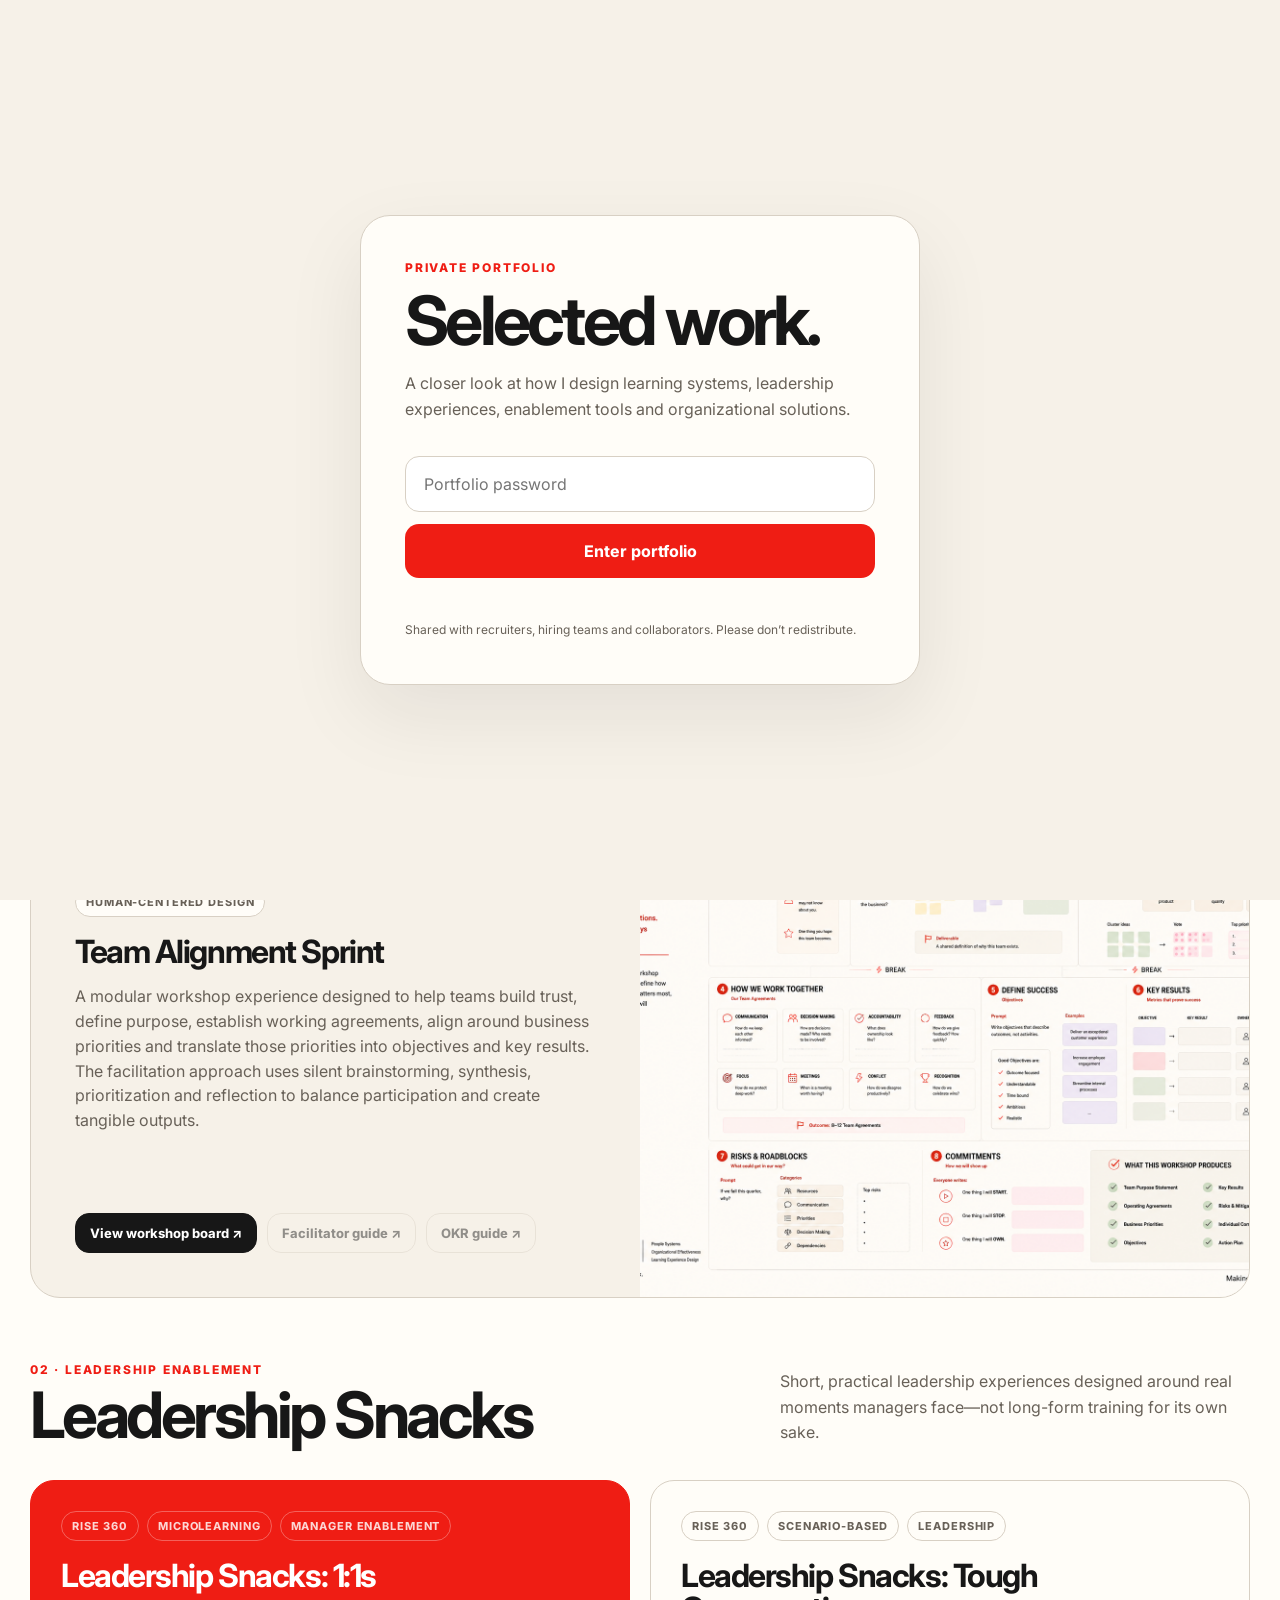
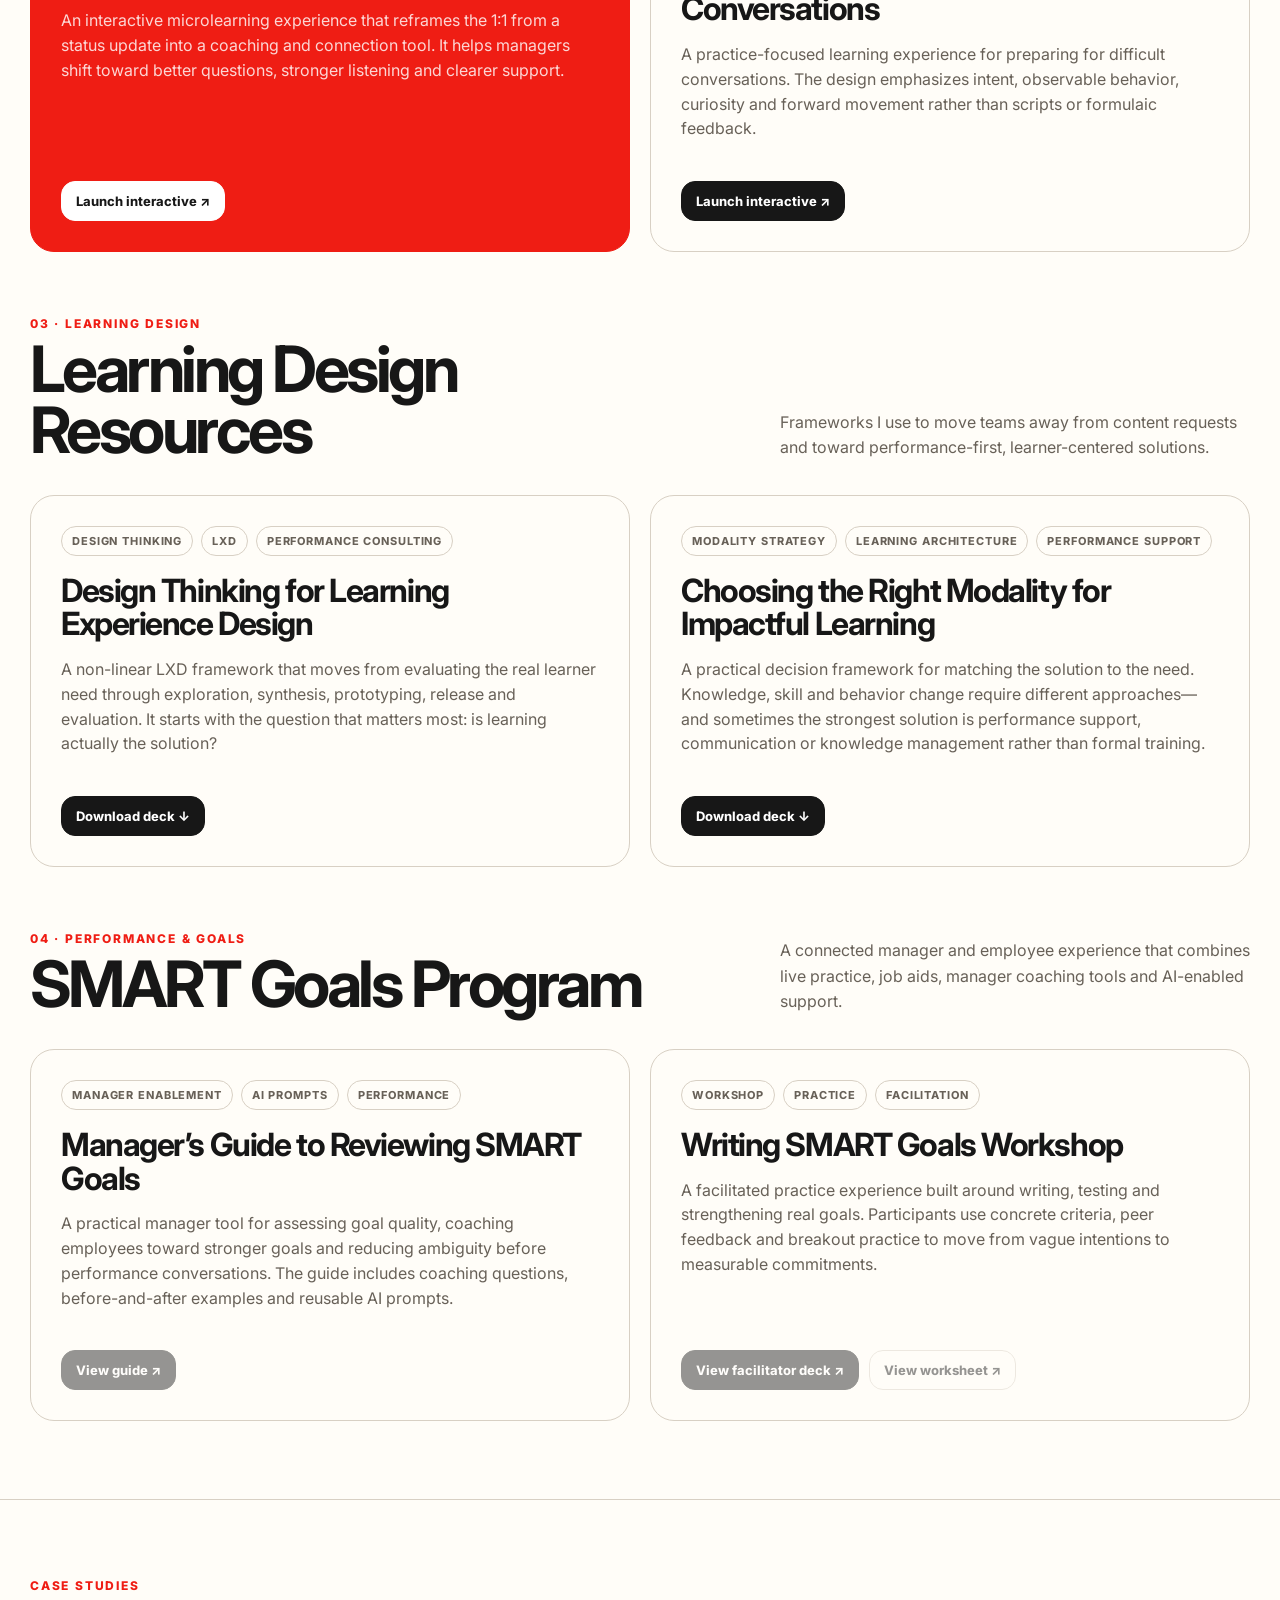
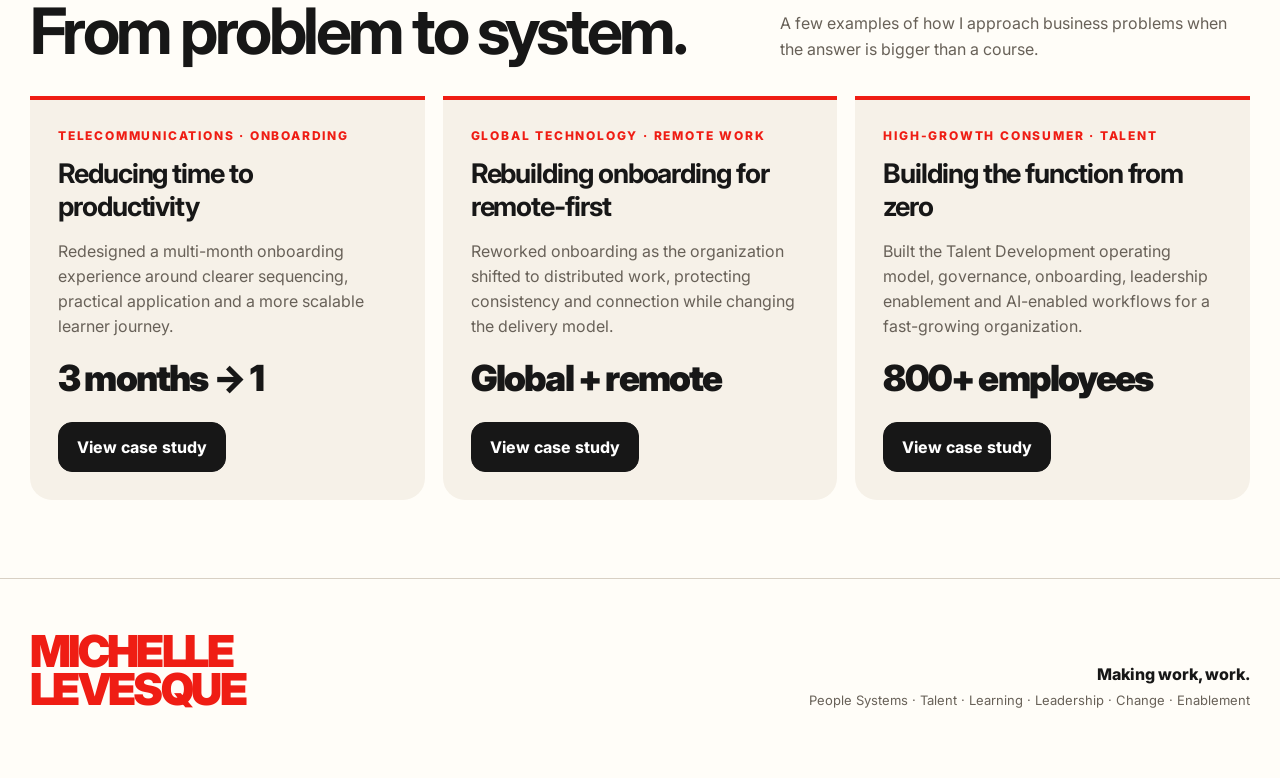
==== index.html @ 95827eb7 "Add selected work portfolio" ====
<!doctype html>
<html lang="en">
<head>
<meta charset="utf-8"><meta name="viewport" content="width=device-width,initial-scale=1">
<title>Selected Work | Michelle Levesque</title>
<link rel="preconnect" href="https://fonts.googleapis.com"><link rel="preconnect" href="https://fonts.gstatic.com" crossorigin>
<link href="https://fonts.googleapis.com/css2?family=Inter:wght@400;500;600;700;800;900&display=swap" rel="stylesheet">
<style>
:root{--red:#EF1D14;--cream:#F6F1E8;--off:#FFFDF8;--black:#171717;--gray:#686158;--border:#D8D0C4}
*{box-sizing:border-box}html{scroll-behavior:smooth}body{margin:0;background:var(--off);color:var(--black);font-family:Inter,-apple-system,BlinkMacSystemFont,"Segoe UI",sans-serif}a{color:inherit;text-decoration:none}
#gate{position:fixed;inset:0;background:var(--cream);z-index:99999;display:flex;align-items:center;justify-content:center;padding:24px}.gate-card{width:min(560px,100%);background:var(--off);border:1px solid var(--border);border-radius:30px;padding:44px;box-shadow:0 30px 80px rgba(23,23,23,.08)}.kicker{font-size:12px;font-weight:800;letter-spacing:.15em;text-transform:uppercase;color:var(--red)}.gate-card h1{font-size:clamp(42px,7vw,68px);line-height:.94;letter-spacing:-.055em;margin:14px 0 18px}.gate-card p{color:var(--gray);line-height:1.6}.gate-card input{width:100%;padding:17px 18px;border:1px solid var(--border);border-radius:14px;background:#fff;font:inherit;margin-top:18px;outline:none}.gate-card input:focus{border-color:var(--red);box-shadow:0 0 0 3px rgba(239,29,20,.1)}button,.button{display:inline-flex;align-items:center;justify-content:center;gap:8px;border-radius:14px;padding:14px 18px;font:inherit;font-weight:750;cursor:pointer;border:1px solid var(--black);background:var(--black);color:white}.gate-card button{width:100%;border:0;background:var(--red);margin-top:12px;padding:17px}#gate-error{min-height:20px;color:var(--red);font-size:13px;margin-top:10px}
.shell{width:min(1220px,calc(100% - 42px));margin:0 auto}header{padding:30px 0;border-bottom:1px solid var(--border);position:sticky;top:0;background:rgba(255,253,248,.92);backdrop-filter:blur(12px);z-index:100}nav{display:flex;align-items:center;justify-content:space-between;gap:24px}.brand{font-size:15px;font-weight:900;letter-spacing:-.03em}.brand span{color:var(--red)}.navlinks{display:flex;gap:22px;font-size:13px;font-weight:650;color:var(--gray)}
.hero{padding:92px 0 72px}.hero-grid{display:grid;grid-template-columns:1.25fr .75fr;gap:70px;align-items:end}.hero h1{font-size:clamp(62px,9vw,126px);line-height:.82;letter-spacing:-.07em;margin:18px 0 28px;max-width:900px}.hero p{font-size:20px;line-height:1.55;color:var(--gray);max-width:720px}.note{border-left:3px solid var(--red);padding:4px 0 4px 20px;color:var(--gray);font-size:14px;line-height:1.6}
section{padding:78px 0;border-top:1px solid var(--border)}.section-head{display:flex;justify-content:space-between;gap:40px;align-items:end;margin-bottom:34px}.section-head h2{font-size:clamp(38px,5vw,68px);letter-spacing:-.055em;line-height:.95;margin:8px 0 0}.section-head p{max-width:470px;color:var(--gray);line-height:1.6;margin:0}
.feature{background:var(--cream);border:1px solid var(--border);border-radius:30px;overflow:hidden;display:grid;grid-template-columns:1fr 1fr;margin-bottom:26px}.feature-copy{padding:44px;display:flex;flex-direction:column;justify-content:space-between;gap:40px}.feature img{width:100%;height:100%;min-height:420px;object-fit:cover;background:#fff}.tagrow{display:flex;gap:8px;flex-wrap:wrap}.tag{font-size:11px;text-transform:uppercase;letter-spacing:.08em;font-weight:750;border:1px solid var(--border);border-radius:999px;padding:7px 10px;color:var(--gray);background:var(--off)}.feature h3,.card h3{font-size:32px;letter-spacing:-.045em;line-height:1.05;margin:18px 0 12px}.feature-copy p,.card p{color:var(--gray);line-height:1.55}
.grid{display:grid;grid-template-columns:repeat(2,minmax(0,1fr));gap:20px}.card{border:1px solid var(--border);border-radius:24px;padding:30px;min-height:330px;background:var(--off);display:flex;flex-direction:column;justify-content:space-between;transition:.2s ease}.card:hover{transform:translateY(-3px);box-shadow:0 18px 40px rgba(23,23,23,.07)}.card.red{background:var(--red);color:#fff;border-color:var(--red)}.card.red p,.card.red .tag{color:rgba(255,255,255,.82)}.card.red .tag{border-color:rgba(255,255,255,.3);background:transparent}.card-actions{display:flex;gap:10px;flex-wrap:wrap;margin-top:24px}.button.secondary{background:transparent;color:var(--black);border-color:var(--border)}.card.red .button.secondary{color:#fff;border-color:rgba(255,255,255,.4)}.button.small{font-size:13px;padding:11px 14px}
.case-grid{display:grid;grid-template-columns:repeat(3,1fr);gap:18px}.case{border-top:4px solid var(--red);background:var(--cream);border-radius:0 0 22px 22px;padding:28px;min-height:360px;display:flex;flex-direction:column;justify-content:space-between}.case h3{font-size:27px;letter-spacing:-.04em;margin:14px 0 10px}.case p{color:var(--gray);line-height:1.55}.metric{font-size:36px;font-weight:900;letter-spacing:-.05em;margin-top:18px}.case button{align-self:flex-start;margin-top:22px}
.modal{position:fixed;inset:0;background:rgba(23,23,23,.52);z-index:9999;display:none;align-items:center;justify-content:center;padding:24px}.modal.open{display:flex}.modal-card{width:min(720px,100%);max-height:90vh;overflow:auto;background:var(--off);border-radius:26px;padding:38px;position:relative}.close{position:absolute;right:22px;top:20px;border:0;background:transparent;color:var(--black);font-size:30px;padding:0}.case-detail{display:grid;grid-template-columns:1fr 1fr;gap:18px;margin-top:26px}.case-detail div{background:var(--cream);border-radius:16px;padding:18px}.case-detail strong{display:block;margin-bottom:8px}
footer{padding:54px 0 70px;border-top:1px solid var(--border)}.footer-grid{display:flex;justify-content:space-between;gap:30px;align-items:end}.footer-name{font-size:44px;line-height:.85;font-weight:900;letter-spacing:-.06em;color:var(--red)}.signature{font-weight:800}
.missing{opacity:.45;pointer-events:none}
@media(max-width:850px){.hero-grid,.feature{grid-template-columns:1fr}.grid,.case-grid{grid-template-columns:1fr}.navlinks{display:none}.hero{padding-top:60px}.feature img{min-height:260px}.section-head{display:block}.section-head p{margin-top:18px}}
</style>
</head>
<body>
<div id="gate"><div class="gate-card"><div class="kicker">Private portfolio</div><h1>Selected work.</h1><p>A closer look at how I design learning systems, leadership experiences, enablement tools and organizational solutions.</p><form id="gate-form"><input id="password" type="password" placeholder="Portfolio password" autocomplete="current-password"><button>Enter portfolio</button><div id="gate-error"></div></form><p style="font-size:12px;margin-bottom:0">Shared with recruiters, hiring teams and collaborators. Please don’t redistribute.</p></div></div>
<header><div class="shell"><nav><a class="brand" href="#top"><span>MICHELLE</span> LEVESQUE</a><div class="navlinks"><a href="#work">Work</a><a href="#cases">Case Studies</a><a href="https://michellelevesque.com">Main Site ↗</a></div></nav></div></header>
<main id="top">
<section class="hero" style="border:0"><div class="shell hero-grid"><div><div class="kicker">Selected work · 2026</div><h1>Making work,<br>work.</h1><p>I design systems and experiences that help people learn faster, lead better and get meaningful work done. This collection spans learning strategy, leadership enablement, facilitation, AI-enabled tools and organizational effectiveness.</p></div><div class="note"><strong>Portfolio note.</strong><br>Some samples have been recreated, anonymized or adapted from enterprise work. Company-specific branding, confidential information and proprietary content have been removed where appropriate.</div></div></section>

<section id="work"><div class="shell"><div class="section-head"><div><div class="kicker">01 · Team effectiveness</div><h2>Team Alignment Sprint</h2></div><p>A facilitated system for turning team identity, ways of working and strategic priorities into explicit agreements, measurable goals and shared accountability.</p></div>
<div class="feature"><div class="feature-copy"><div><div class="tagrow"><span class="tag">Facilitation Design</span><span class="tag">Org Effectiveness</span><span class="tag">OKRs</span><span class="tag">Human-Centered Design</span></div><h3>Team Alignment Sprint</h3><p>A modular workshop experience designed to help teams build trust, define purpose, establish working agreements, align around business priorities and translate those priorities into objectives and key results. The facilitation approach uses silent brainstorming, synthesis, prioritization and reflection to balance participation and create tangible outputs.</p></div><div class="card-actions"><a class="button small" href="assets/team-alignment-sprint.png" target="_blank">View workshop board ↗</a><a class="button secondary small external" data-link="teamAlignmentFacilitatorGuide" href="#">Facilitator guide ↗</a><a class="button secondary small external" data-link="teamAlignmentOKRGuide" href="#">OKR guide ↗</a></div></div><img src="assets/team-alignment-sprint.png" alt="Team Alignment Sprint workshop overview"></div>

<div class="section-head" style="margin-top:64px"><div><div class="kicker">02 · Leadership enablement</div><h2>Leadership Snacks</h2></div><p>Short, practical leadership experiences designed around real moments managers face—not long-form training for its own sake.</p></div>
<div class="grid"><article class="card red"><div><div class="tagrow"><span class="tag">Rise 360</span><span class="tag">Microlearning</span><span class="tag">Manager Enablement</span></div><h3>Leadership Snacks: 1:1s</h3><p>An interactive microlearning experience that reframes the 1:1 from a status update into a coaching and connection tool. It helps managers shift toward better questions, stronger listening and clearer support.</p></div><div class="card-actions"><a class="button small" style="background:white;color:#171717;border-color:white" href="rise/leadership-snacks-1-1s/" target="_blank">Launch interactive ↗</a></div></article>
<article class="card"><div><div class="tagrow"><span class="tag">Rise 360</span><span class="tag">Scenario-Based</span><span class="tag">Leadership</span></div><h3>Leadership Snacks: Tough Conversations</h3><p>A practice-focused learning experience for preparing for difficult conversations. The design emphasizes intent, observable behavior, curiosity and forward movement rather than scripts or formulaic feedback.</p></div><div class="card-actions"><a class="button small" href="rise/leadership-snacks-tough-conversations/" target="_blank">Launch interactive ↗</a></div></article></div>

<div class="section-head" style="margin-top:64px"><div><div class="kicker">03 · Learning design</div><h2>Learning Design Resources</h2></div><p>Frameworks I use to move teams away from content requests and toward performance-first, learner-centered solutions.</p></div>
<div class="grid"><article class="card"><div><div class="tagrow"><span class="tag">Design Thinking</span><span class="tag">LXD</span><span class="tag">Performance Consulting</span></div><h3>Design Thinking for Learning Experience Design</h3><p>A non-linear LXD framework that moves from evaluating the real learner need through exploration, synthesis, prototyping, release and evaluation. It starts with the question that matters most: is learning actually the solution?</p></div><div class="card-actions"><a class="button small" href="downloads/learning-experience-design-framework.pptx">Download deck ↓</a></div></article>
<article class="card"><div><div class="tagrow"><span class="tag">Modality Strategy</span><span class="tag">Learning Architecture</span><span class="tag">Performance Support</span></div><h3>Choosing the Right Modality for Impactful Learning</h3><p>A practical decision framework for matching the solution to the need. Knowledge, skill and behavior change require different approaches—and sometimes the strongest solution is performance support, communication or knowledge management rather than formal training.</p></div><div class="card-actions"><a class="button small" href="downloads/choosing-the-right-learning-modality.pptx">Download deck ↓</a></div></article></div>

<div class="section-head" style="margin-top:64px"><div><div class="kicker">04 · Performance & goals</div><h2>SMART Goals Program</h2></div><p>A connected manager and employee experience that combines live practice, job aids, manager coaching tools and AI-enabled support.</p></div>
<div class="grid"><article class="card"><div><div class="tagrow"><span class="tag">Manager Enablement</span><span class="tag">AI Prompts</span><span class="tag">Performance</span></div><h3>Manager’s Guide to Reviewing SMART Goals</h3><p>A practical manager tool for assessing goal quality, coaching employees toward stronger goals and reducing ambiguity before performance conversations. The guide includes coaching questions, before-and-after examples and reusable AI prompts.</p></div><div class="card-actions"><a class="button small external" data-link="smartGoalsManagerGuide" href="#">View guide ↗</a></div></article>
<article class="card"><div><div class="tagrow"><span class="tag">Workshop</span><span class="tag">Practice</span><span class="tag">Facilitation</span></div><h3>Writing SMART Goals Workshop</h3><p>A facilitated practice experience built around writing, testing and strengthening real goals. Participants use concrete criteria, peer feedback and breakout practice to move from vague intentions to measurable commitments.</p></div><div class="card-actions"><a class="button small external" data-link="smartGoalsFacilitatorDeck" href="#">View facilitator deck ↗</a><a class="button secondary small external" data-link="smartGoalsWorksheet" href="#">View worksheet ↗</a></div></article></div>
</div></section>

<section id="cases"><div class="shell"><div class="section-head"><div><div class="kicker">Case studies</div><h2>From problem to system.</h2></div><p>A few examples of how I approach business problems when the answer is bigger than a course.</p></div>
<div class="case-grid"><article class="case"><div><div class="kicker">Telecommunications · Onboarding</div><h3>Reducing time to productivity</h3><p>Redesigned a multi-month onboarding experience around clearer sequencing, practical application and a more scalable learner journey.</p><div class="metric">3 months → 1</div></div><button class="small case-open" data-case="frontier">View case study</button></article>
<article class="case"><div><div class="kicker">Global technology · Remote work</div><h3>Rebuilding onboarding for remote-first</h3><p>Reworked onboarding as the organization shifted to distributed work, protecting consistency and connection while changing the delivery model.</p><div class="metric">Global + remote</div></div><button class="small case-open" data-case="shopify">View case study</button></article>
<article class="case"><div><div class="kicker">High-growth consumer · Talent</div><h3>Building the function from zero</h3><p>Built the Talent Development operating model, governance, onboarding, leadership enablement and AI-enabled workflows for a fast-growing organization.</p><div class="metric">800+ employees</div></div><button class="small case-open" data-case="function">View case study</button></article></div>
</div></section>
</main>
<footer><div class="shell footer-grid"><div class="footer-name">MICHELLE<br>LEVESQUE</div><div style="text-align:right"><div class="signature">Making work, work.</div><div style="color:var(--gray);font-size:13px;margin-top:8px">People Systems · Talent · Learning · Leadership · Change · Enablement</div></div></div></footer>

<div class="modal" id="case-modal"><div class="modal-card"><button class="close" aria-label="Close">×</button><div class="kicker" id="modal-kicker"></div><h2 id="modal-title" style="font-size:44px;letter-spacing:-.05em;margin:10px 0"></h2><p id="modal-summary" style="font-size:18px;color:var(--gray);line-height:1.6"></p><div class="case-detail"><div><strong>The challenge</strong><span id="modal-challenge"></span></div><div><strong>My role</strong><span id="modal-role"></span></div><div><strong>The approach</strong><span id="modal-approach"></span></div><div><strong>Impact</strong><span id="modal-impact"></span></div></div></div></div>
<script src="links.js"></script>
<script>
const PASSWORD_HASH='aa081e2a5046509c3e04f955b554d01cc6b4e9ded641dd2de7fbfdca5eab5ebf';
async function sha(s){const b=await crypto.subtle.digest('SHA-256',new TextEncoder().encode(s));return [...new Uint8Array(b)].map(x=>x.toString(16).padStart(2,'0')).join('')}
function unlock(){document.getElementById('gate').style.display='none';sessionStorage.setItem('mlPortfolioAccess','1')}
if(sessionStorage.getItem('mlPortfolioAccess')==='1')unlock();
document.getElementById('gate-form').addEventListener('submit',async e=>{e.preventDefault();if(await sha(document.getElementById('password').value)===PASSWORD_HASH)unlock();else document.getElementById('gate-error').textContent='That password doesn’t match. Try again.'});

const links=window.PORTFOLIO_LINKS||{};document.querySelectorAll('.external').forEach(a=>{const u=links[a.dataset.link];if(u&&u!=='#'){a.href=u;a.target='_blank'}else{a.classList.add('missing');a.title='Add this URL in links.js'}});
const cases={frontier:{k:'Telecommunications · Onboarding',t:'Reducing time to productivity',s:'A full onboarding redesign focused on the moments that actually moved new hires toward independent performance.',c:'The existing experience took roughly three months before new hires reached productivity, creating a long runway for learners and the business.',r:'Learning designer and consultant responsible for redesigning the experience, sequencing the learning journey and partnering with stakeholders through review and implementation.',a:'Simplified the pathway, prioritized critical skills, moved application closer to instruction and created a more coherent, scalable experience.',i:'Reduced time to productivity from approximately three months to one month.'},shopify:{k:'Global technology · Remote work',t:'Rebuilding onboarding for remote-first',s:'A rapid redesign of onboarding as the company shifted from an office-centered model to distributed work.',c:'Onboarding experiences designed around in-person connection had to work for a fully remote, rapidly scaling global workforce.',r:'Learning leader and designer helping evolve onboarding and learning experiences during a period of significant organizational growth and change.',a:'Reconsidered the learner journey for remote delivery, protected moments of connection and consistency, and designed experiences that could scale across geographies.',i:'Created a more consistent remote onboarding experience while the organization continued scaling globally.'},function:{k:'High-growth consumer · Talent',t:'Building a Talent Development function from zero',s:'Building the infrastructure behind learning—not only individual programs.',c:'A fast-growing organization needed a more consistent approach to onboarding, manager capability, leadership development, learning governance and knowledge sharing.',r:'First dedicated Talent Development leader, responsible for building the operating model, team practices, core programs and cross-functional partnerships.',a:'Created governance and repeatable systems, launched onboarding and manager enablement, introduced AI-enabled workflows and reusable prompt standards, and embedded learning closer to the flow of work.',i:'Established scalable Talent Development infrastructure supporting 800+ employees and created a foundation for continued growth.'}};
const modal=document.getElementById('case-modal');document.querySelectorAll('.case-open').forEach(b=>b.addEventListener('click',()=>{const c=cases[b.dataset.case];document.getElementById('modal-kicker').textContent=c.k;document.getElementById('modal-title').textContent=c.t;document.getElementById('modal-summary').textContent=c.s;document.getElementById('modal-challenge').textContent=c.c;document.getElementById('modal-role').textContent=c.r;document.getElementById('modal-approach').textContent=c.a;document.getElementById('modal-impact').textContent=c.i;modal.classList.add('open')}));document.querySelector('.close').onclick=()=>modal.classList.remove('open');modal.addEventListener('click',e=>{if(e.target===modal)modal.classList.remove('open')});
</script>
</body></html>
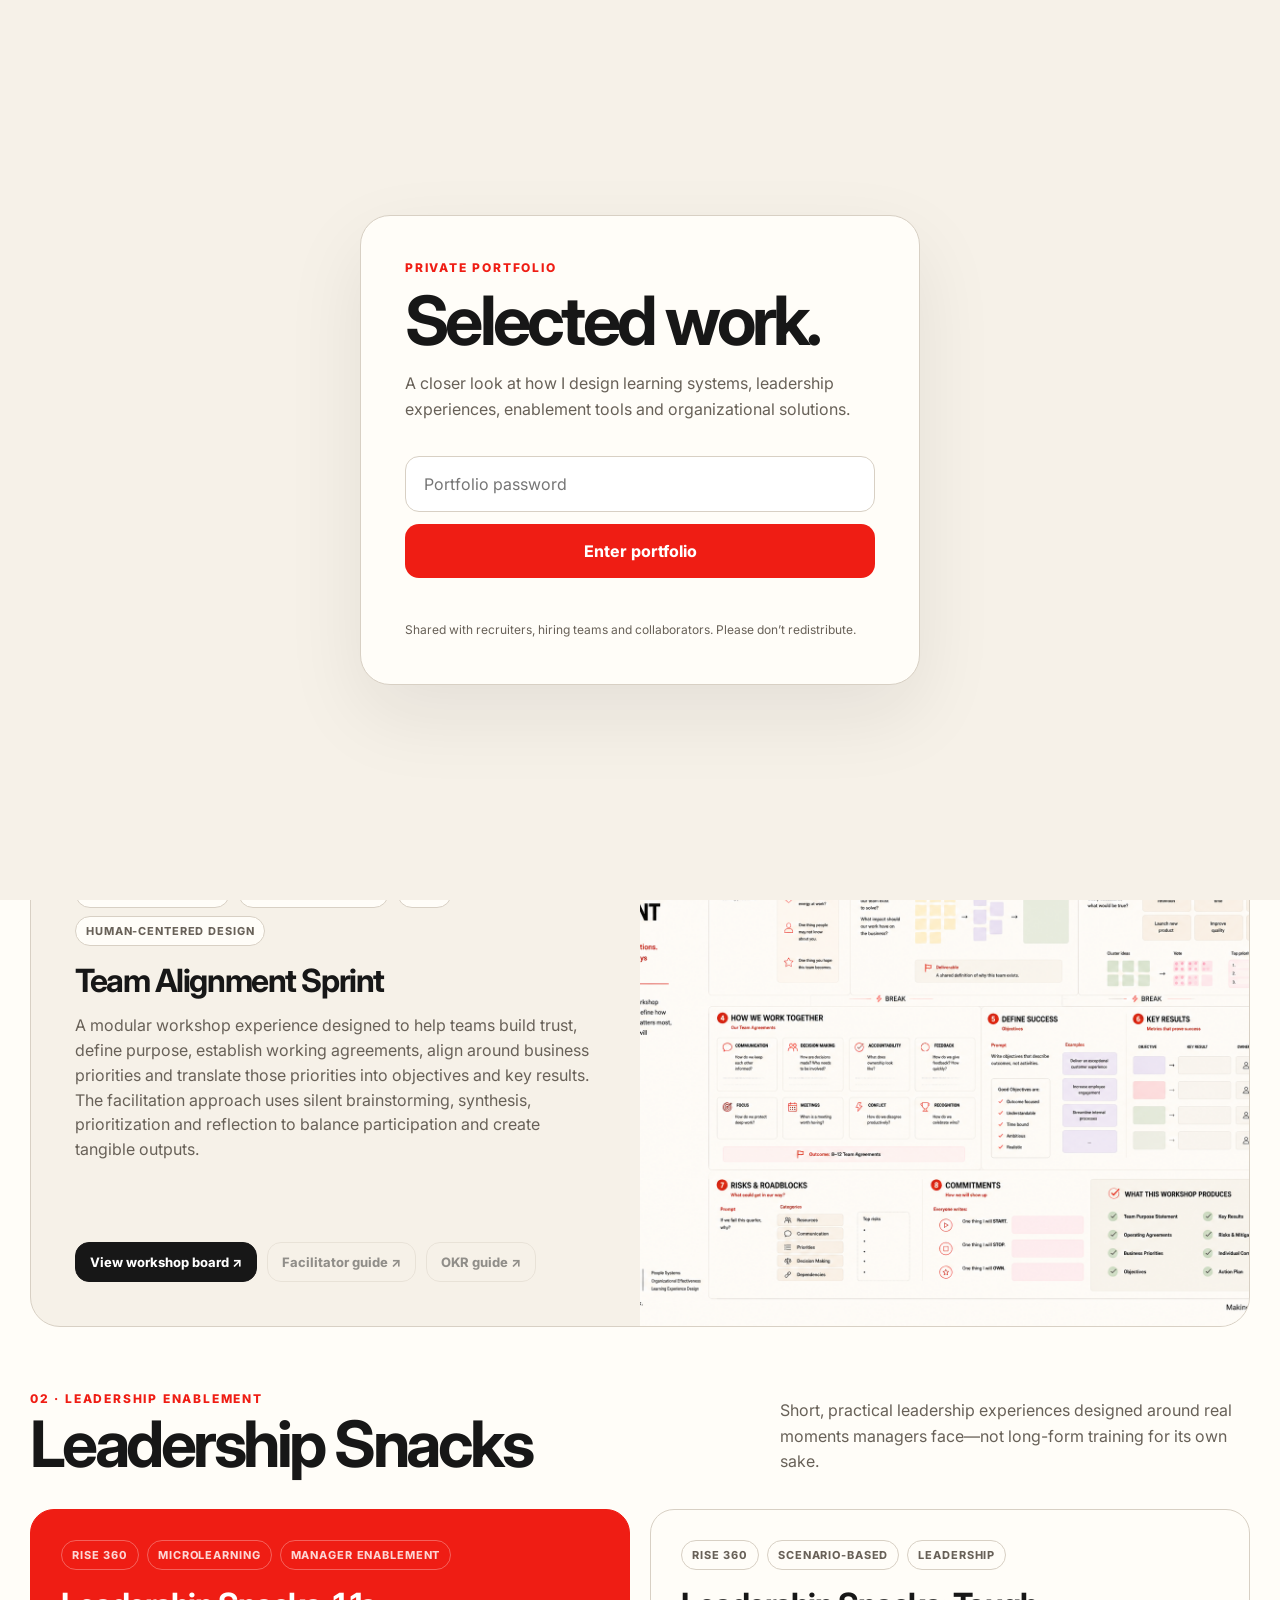
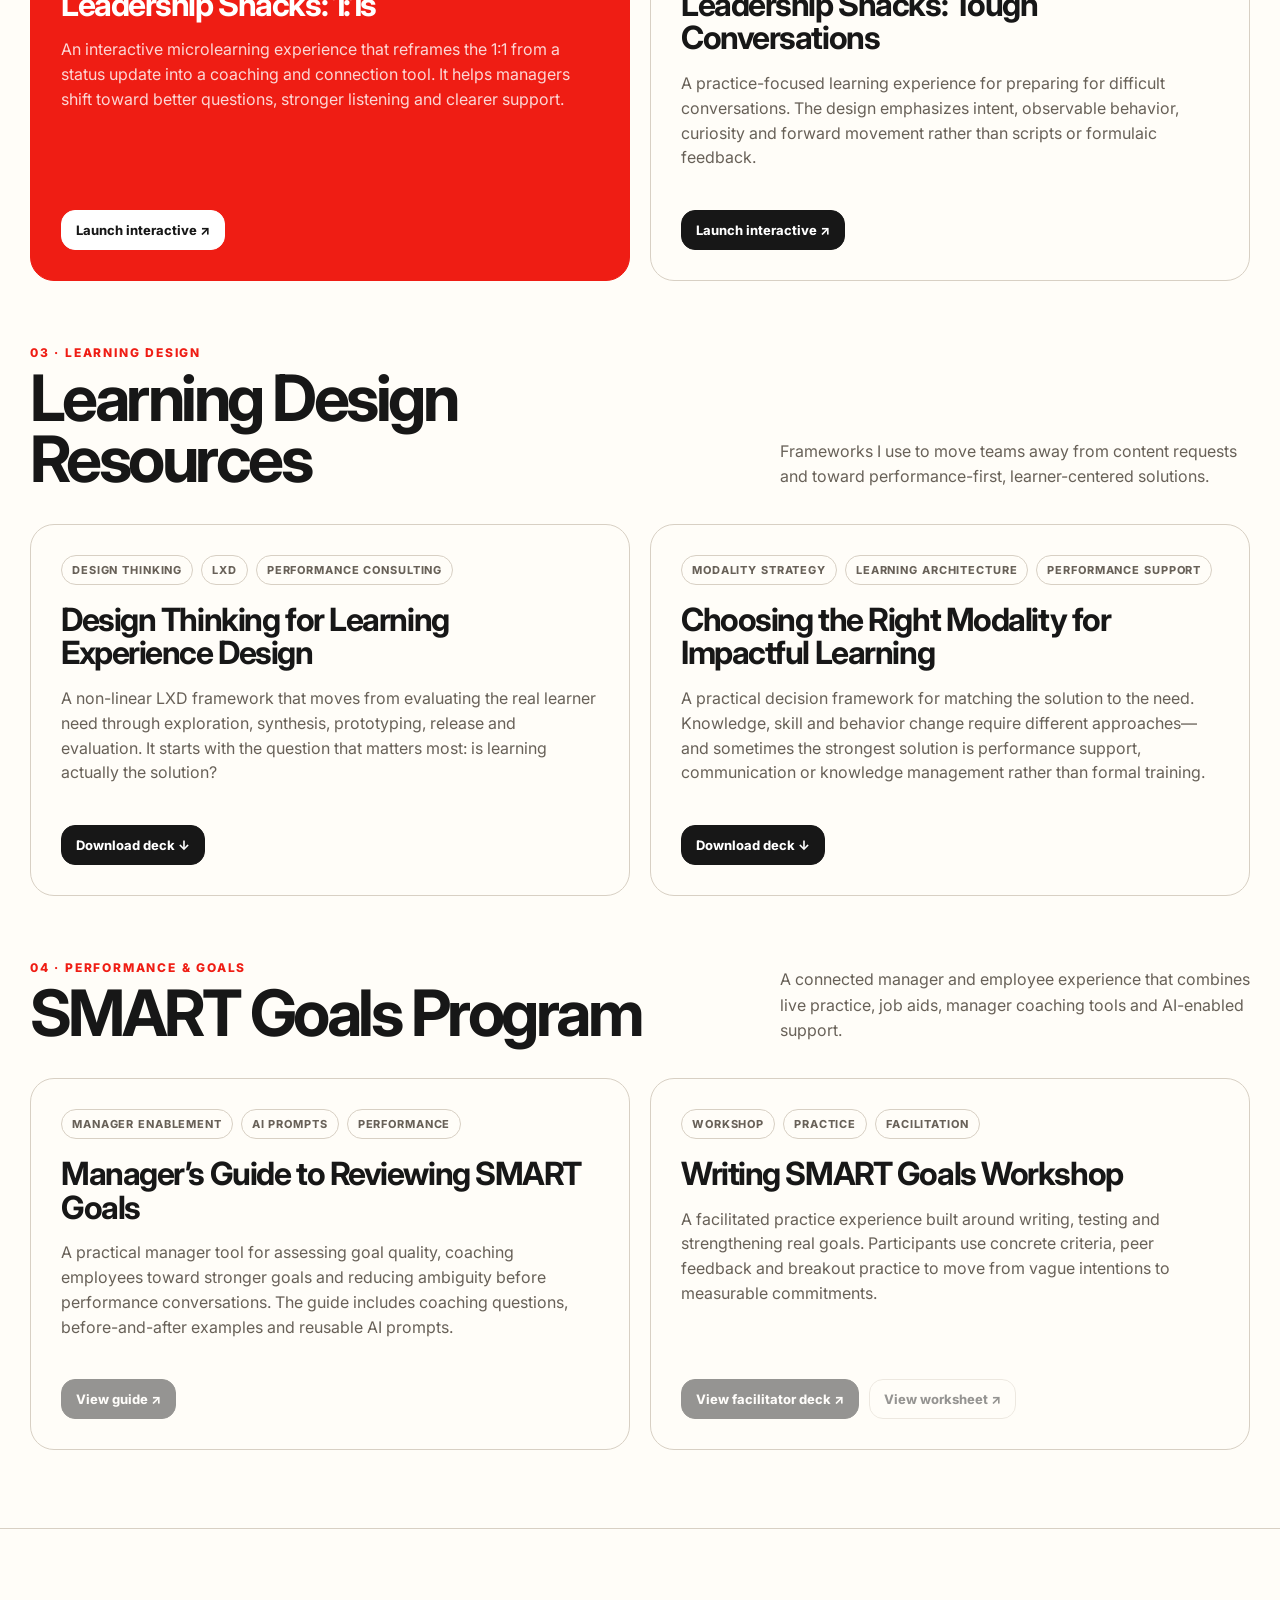
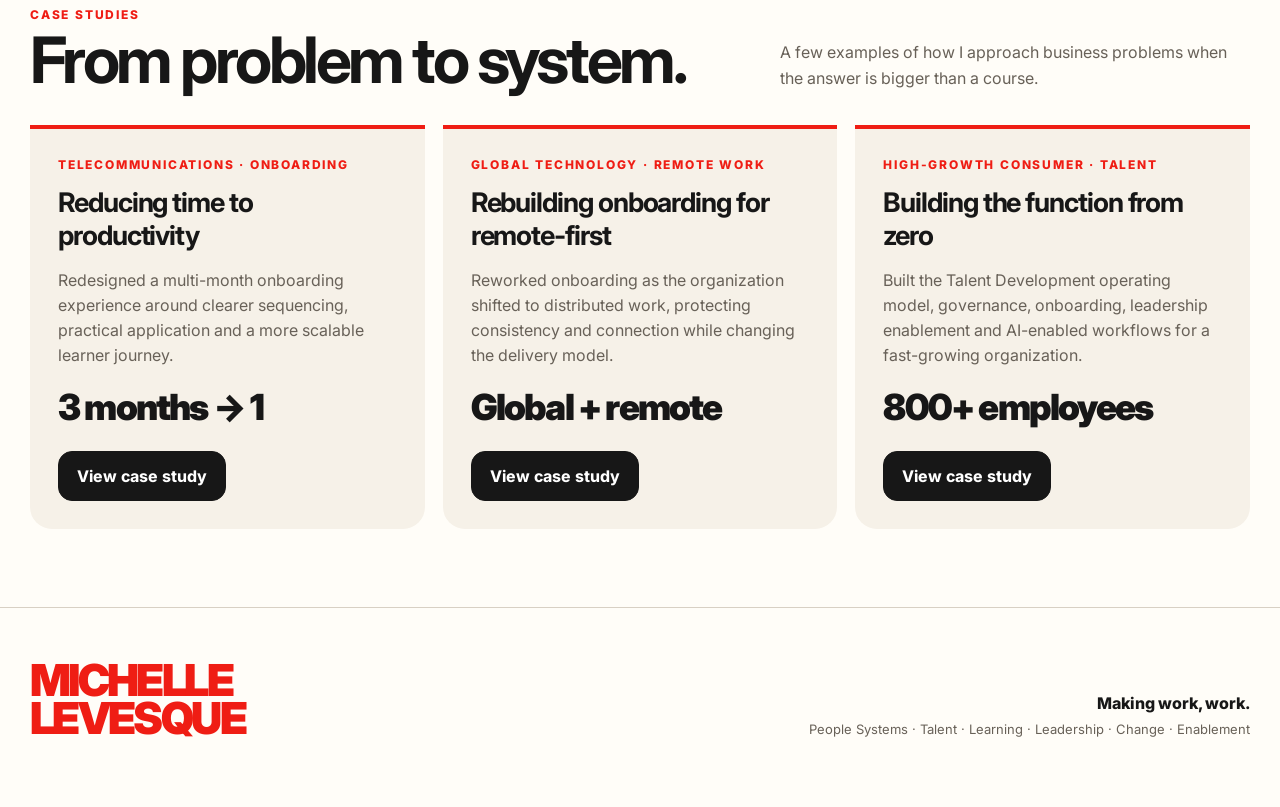
==== commit 971b7d01: "Add files via upload" ====
--- a/index.html
+++ b/index.html
@@ -9,7 +9,7 @@
 :root{--red:#EF1D14;--cream:#F6F1E8;--off:#FFFDF8;--black:#171717;--gray:#686158;--border:#D8D0C4}
 *{box-sizing:border-box}html{scroll-behavior:smooth}body{margin:0;background:var(--off);color:var(--black);font-family:Inter,-apple-system,BlinkMacSystemFont,"Segoe UI",sans-serif}a{color:inherit;text-decoration:none}
 #gate{position:fixed;inset:0;background:var(--cream);z-index:99999;display:flex;align-items:center;justify-content:center;padding:24px}.gate-card{width:min(560px,100%);background:var(--off);border:1px solid var(--border);border-radius:30px;padding:44px;box-shadow:0 30px 80px rgba(23,23,23,.08)}.kicker{font-size:12px;font-weight:800;letter-spacing:.15em;text-transform:uppercase;color:var(--red)}.gate-card h1{font-size:clamp(42px,7vw,68px);line-height:.94;letter-spacing:-.055em;margin:14px 0 18px}.gate-card p{color:var(--gray);line-height:1.6}.gate-card input{width:100%;padding:17px 18px;border:1px solid var(--border);border-radius:14px;background:#fff;font:inherit;margin-top:18px;outline:none}.gate-card input:focus{border-color:var(--red);box-shadow:0 0 0 3px rgba(239,29,20,.1)}button,.button{display:inline-flex;align-items:center;justify-content:center;gap:8px;border-radius:14px;padding:14px 18px;font:inherit;font-weight:750;cursor:pointer;border:1px solid var(--black);background:var(--black);color:white}.gate-card button{width:100%;border:0;background:var(--red);margin-top:12px;padding:17px}#gate-error{min-height:20px;color:var(--red);font-size:13px;margin-top:10px}
-.shell{width:min(1220px,calc(100% - 42px));margin:0 auto}header{padding:30px 0;border-bottom:1px solid var(--border);position:sticky;top:0;background:rgba(255,253,248,.92);backdrop-filter:blur(12px);z-index:100}nav{display:flex;align-items:center;justify-content:space-between;gap:24px}.brand{font-size:15px;font-weight:900;letter-spacing:-.03em}.brand span{color:var(--red)}.navlinks{display:flex;gap:22px;font-size:13px;font-weight:650;color:var(--gray)}
+.shell{width:min(1220px,calc(100% - 42px));margin:0 auto}header{padding:30px 0;border-bottom:1px solid var(--border);position:sticky;top:0;background:rgba(255,253,248,.92);backdrop-filter:blur(12px);z-index:100}nav{display:flex;align-items:center;justify-content:space-between;gap:24px}.brand{display:inline-flex;align-items:center}.brand img{display:block;width:148px;height:auto;max-height:48px;object-fit:contain;object-position:left center}.navlinks{display:flex;gap:22px;font-size:13px;font-weight:650;color:var(--gray)}
 .hero{padding:92px 0 72px}.hero-grid{display:grid;grid-template-columns:1.25fr .75fr;gap:70px;align-items:end}.hero h1{font-size:clamp(62px,9vw,126px);line-height:.82;letter-spacing:-.07em;margin:18px 0 28px;max-width:900px}.hero p{font-size:20px;line-height:1.55;color:var(--gray);max-width:720px}.note{border-left:3px solid var(--red);padding:4px 0 4px 20px;color:var(--gray);font-size:14px;line-height:1.6}
 section{padding:78px 0;border-top:1px solid var(--border)}.section-head{display:flex;justify-content:space-between;gap:40px;align-items:end;margin-bottom:34px}.section-head h2{font-size:clamp(38px,5vw,68px);letter-spacing:-.055em;line-height:.95;margin:8px 0 0}.section-head p{max-width:470px;color:var(--gray);line-height:1.6;margin:0}
 .feature{background:var(--cream);border:1px solid var(--border);border-radius:30px;overflow:hidden;display:grid;grid-template-columns:1fr 1fr;margin-bottom:26px}.feature-copy{padding:44px;display:flex;flex-direction:column;justify-content:space-between;gap:40px}.feature img{width:100%;height:100%;min-height:420px;object-fit:cover;background:#fff}.tagrow{display:flex;gap:8px;flex-wrap:wrap}.tag{font-size:11px;text-transform:uppercase;letter-spacing:.08em;font-weight:750;border:1px solid var(--border);border-radius:999px;padding:7px 10px;color:var(--gray);background:var(--off)}.feature h3,.card h3{font-size:32px;letter-spacing:-.045em;line-height:1.05;margin:18px 0 12px}.feature-copy p,.card p{color:var(--gray);line-height:1.55}
@@ -23,7 +23,7 @@
 </head>
 <body>
 <div id="gate"><div class="gate-card"><div class="kicker">Private portfolio</div><h1>Selected work.</h1><p>A closer look at how I design learning systems, leadership experiences, enablement tools and organizational solutions.</p><form id="gate-form"><input id="password" type="password" placeholder="Portfolio password" autocomplete="current-password"><button>Enter portfolio</button><div id="gate-error"></div></form><p style="font-size:12px;margin-bottom:0">Shared with recruiters, hiring teams and collaborators. Please don’t redistribute.</p></div></div>
-<header><div class="shell"><nav><a class="brand" href="#top"><span>MICHELLE</span> LEVESQUE</a><div class="navlinks"><a href="#work">Work</a><a href="#cases">Case Studies</a><a href="https://michellelevesque.com">Main Site ↗</a></div></nav></div></header>
+<header><div class="shell"><nav><a class="brand" href="#top" aria-label="Michelle Levesque"><img src="assets/logo.png" alt="Michelle Levesque"></a><div class="navlinks"><a href="#work">Work</a><a href="#cases">Case Studies</a><a href="https://michellelevesque.com">Main Site ↗</a></div></nav></div></header>
 <main id="top">
 <section class="hero" style="border:0"><div class="shell hero-grid"><div><div class="kicker">Selected work · 2026</div><h1>Making work,<br>work.</h1><p>I design systems and experiences that help people learn faster, lead better and get meaningful work done. This collection spans learning strategy, leadership enablement, facilitation, AI-enabled tools and organizational effectiveness.</p></div><div class="note"><strong>Portfolio note.</strong><br>Some samples have been recreated, anonymized or adapted from enterprise work. Company-specific branding, confidential information and proprietary content have been removed where appropriate.</div></div></section>
 
@@ -54,7 +54,7 @@
 <div class="modal" id="case-modal"><div class="modal-card"><button class="close" aria-label="Close">×</button><div class="kicker" id="modal-kicker"></div><h2 id="modal-title" style="font-size:44px;letter-spacing:-.05em;margin:10px 0"></h2><p id="modal-summary" style="font-size:18px;color:var(--gray);line-height:1.6"></p><div class="case-detail"><div><strong>The challenge</strong><span id="modal-challenge"></span></div><div><strong>My role</strong><span id="modal-role"></span></div><div><strong>The approach</strong><span id="modal-approach"></span></div><div><strong>Impact</strong><span id="modal-impact"></span></div></div></div></div>
 <script src="links.js"></script>
 <script>
-const PASSWORD_HASH='aa081e2a5046509c3e04f955b554d01cc6b4e9ded641dd2de7fbfdca5eab5ebf';
+const PASSWORD_HASH='523125f820ae17e46f7655dca9c2a85d659a8d54aded5e21546aaec310d97c58';
 async function sha(s){const b=await crypto.subtle.digest('SHA-256',new TextEncoder().encode(s));return [...new Uint8Array(b)].map(x=>x.toString(16).padStart(2,'0')).join('')}
 function unlock(){document.getElementById('gate').style.display='none';sessionStorage.setItem('mlPortfolioAccess','1')}
 if(sessionStorage.getItem('mlPortfolioAccess')==='1')unlock();
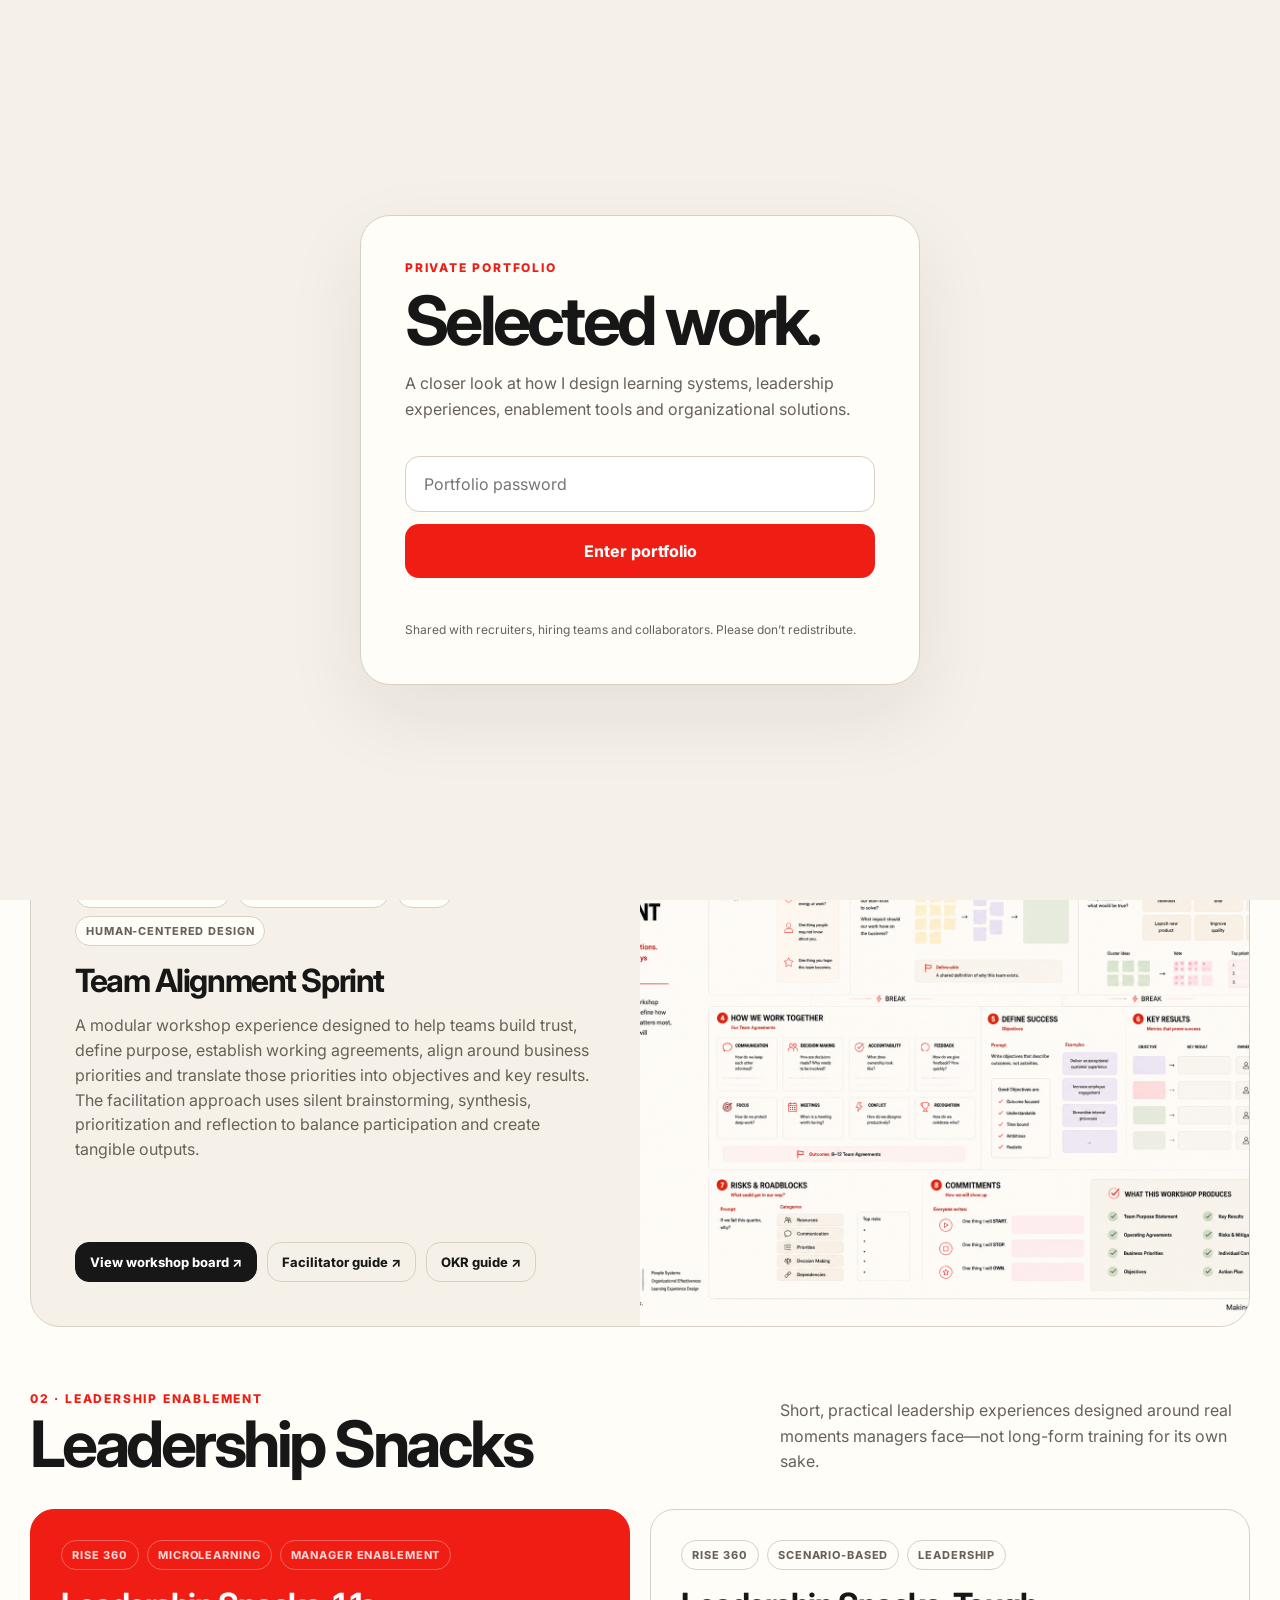
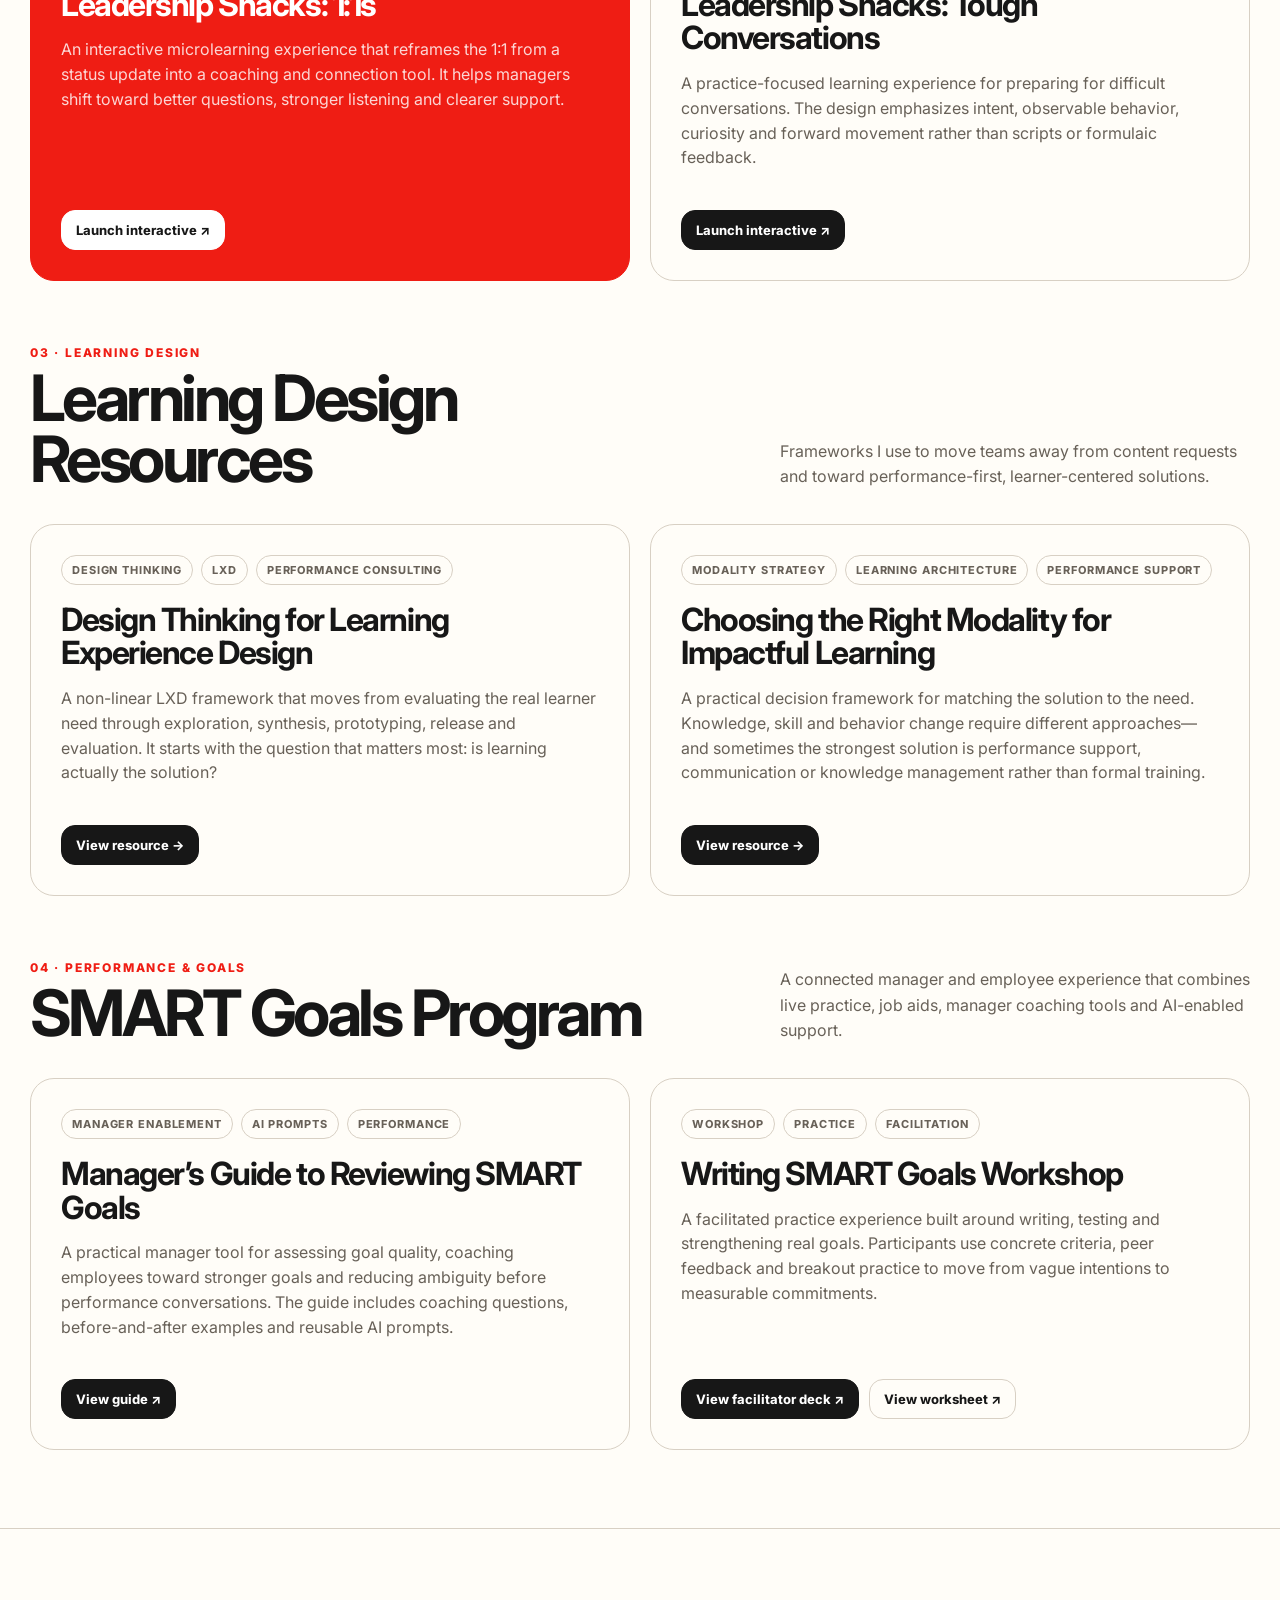
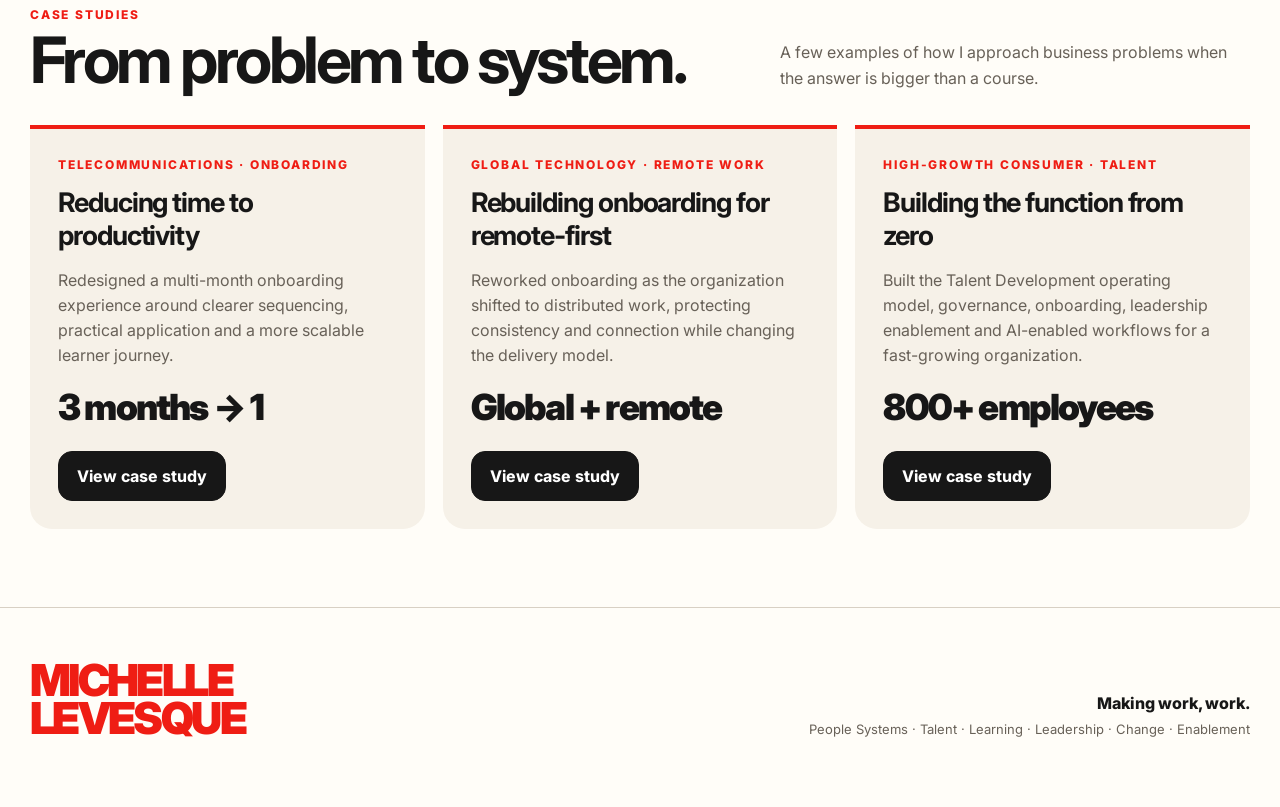
==== commit 190c4389: "Refactor HTML structure and improve accessibility" ====
--- a/index.html
+++ b/index.html
@@ -21,47 +21,369 @@
 @media(max-width:850px){.hero-grid,.feature{grid-template-columns:1fr}.grid,.case-grid{grid-template-columns:1fr}.navlinks{display:none}.hero{padding-top:60px}.feature img{min-height:260px}.section-head{display:block}.section-head p{margin-top:18px}}
 </style>
 </head>
+
 <body>
-<div id="gate"><div class="gate-card"><div class="kicker">Private portfolio</div><h1>Selected work.</h1><p>A closer look at how I design learning systems, leadership experiences, enablement tools and organizational solutions.</p><form id="gate-form"><input id="password" type="password" placeholder="Portfolio password" autocomplete="current-password"><button>Enter portfolio</button><div id="gate-error"></div></form><p style="font-size:12px;margin-bottom:0">Shared with recruiters, hiring teams and collaborators. Please don’t redistribute.</p></div></div>
-<header><div class="shell"><nav><a class="brand" href="#top" aria-label="Michelle Levesque"><img src="assets/logo.png" alt="Michelle Levesque"></a><div class="navlinks"><a href="#work">Work</a><a href="#cases">Case Studies</a><a href="https://michellelevesque.com">Main Site ↗</a></div></nav></div></header>
+
+<div id="gate">
+<div class="gate-card">
+<div class="kicker">Private portfolio</div>
+<h1>Selected work.</h1>
+<p>A closer look at how I design learning systems, leadership experiences, enablement tools and organizational solutions.</p>
+<form id="gate-form">
+<input id="password" type="password" placeholder="Portfolio password" autocomplete="current-password">
+<button>Enter portfolio</button>
+<div id="gate-error"></div>
+</form>
+<p style="font-size:12px;margin-bottom:0">Shared with recruiters, hiring teams and collaborators. Please don’t redistribute.</p>
+</div>
+</div>
+
+<header>
+<div class="shell">
+<nav>
+<a class="brand" href="#top" aria-label="Michelle Levesque"><img src="assets/logo.png" alt="Michelle Levesque"></a>
+<div class="navlinks">
+<a href="#work">Work</a>
+<a href="#cases">Case Studies</a>
+<a href="https://michellelevesque.com">Main Site ↗</a>
+</div>
+</nav>
+</div>
+</header>
+
 <main id="top">
-<section class="hero" style="border:0"><div class="shell hero-grid"><div><div class="kicker">Selected work · 2026</div><h1>Making work,<br>work.</h1><p>I design systems and experiences that help people learn faster, lead better and get meaningful work done. This collection spans learning strategy, leadership enablement, facilitation, AI-enabled tools and organizational effectiveness.</p></div><div class="note"><strong>Portfolio note.</strong><br>Some samples have been recreated, anonymized or adapted from enterprise work. Company-specific branding, confidential information and proprietary content have been removed where appropriate.</div></div></section>
-
-<section id="work"><div class="shell"><div class="section-head"><div><div class="kicker">01 · Team effectiveness</div><h2>Team Alignment Sprint</h2></div><p>A facilitated system for turning team identity, ways of working and strategic priorities into explicit agreements, measurable goals and shared accountability.</p></div>
-<div class="feature"><div class="feature-copy"><div><div class="tagrow"><span class="tag">Facilitation Design</span><span class="tag">Org Effectiveness</span><span class="tag">OKRs</span><span class="tag">Human-Centered Design</span></div><h3>Team Alignment Sprint</h3><p>A modular workshop experience designed to help teams build trust, define purpose, establish working agreements, align around business priorities and translate those priorities into objectives and key results. The facilitation approach uses silent brainstorming, synthesis, prioritization and reflection to balance participation and create tangible outputs.</p></div><div class="card-actions"><a class="button small" href="assets/team-alignment-sprint.png" target="_blank">View workshop board ↗</a><a class="button secondary small external" data-link="teamAlignmentFacilitatorGuide" href="#">Facilitator guide ↗</a><a class="button secondary small external" data-link="teamAlignmentOKRGuide" href="#">OKR guide ↗</a></div></div><img src="assets/team-alignment-sprint.png" alt="Team Alignment Sprint workshop overview"></div>
-
-<div class="section-head" style="margin-top:64px"><div><div class="kicker">02 · Leadership enablement</div><h2>Leadership Snacks</h2></div><p>Short, practical leadership experiences designed around real moments managers face—not long-form training for its own sake.</p></div>
-<div class="grid"><article class="card red"><div><div class="tagrow"><span class="tag">Rise 360</span><span class="tag">Microlearning</span><span class="tag">Manager Enablement</span></div><h3>Leadership Snacks: 1:1s</h3><p>An interactive microlearning experience that reframes the 1:1 from a status update into a coaching and connection tool. It helps managers shift toward better questions, stronger listening and clearer support.</p></div><div class="card-actions"><a class="button small" style="background:white;color:#171717;border-color:white" href="rise/leadership-snacks-1-1s/" target="_blank">Launch interactive ↗</a></div></article>
-<article class="card"><div><div class="tagrow"><span class="tag">Rise 360</span><span class="tag">Scenario-Based</span><span class="tag">Leadership</span></div><h3>Leadership Snacks: Tough Conversations</h3><p>A practice-focused learning experience for preparing for difficult conversations. The design emphasizes intent, observable behavior, curiosity and forward movement rather than scripts or formulaic feedback.</p></div><div class="card-actions"><a class="button small" href="rise/leadership-snacks-tough-conversations/" target="_blank">Launch interactive ↗</a></div></article></div>
-
-<div class="section-head" style="margin-top:64px"><div><div class="kicker">03 · Learning design</div><h2>Learning Design Resources</h2></div><p>Frameworks I use to move teams away from content requests and toward performance-first, learner-centered solutions.</p></div>
-<div class="grid"><article class="card"><div><div class="tagrow"><span class="tag">Design Thinking</span><span class="tag">LXD</span><span class="tag">Performance Consulting</span></div><h3>Design Thinking for Learning Experience Design</h3><p>A non-linear LXD framework that moves from evaluating the real learner need through exploration, synthesis, prototyping, release and evaluation. It starts with the question that matters most: is learning actually the solution?</p></div><div class="card-actions"><a class="button small" href="downloads/learning-experience-design-framework.pptx">Download deck ↓</a></div></article>
-<article class="card"><div><div class="tagrow"><span class="tag">Modality Strategy</span><span class="tag">Learning Architecture</span><span class="tag">Performance Support</span></div><h3>Choosing the Right Modality for Impactful Learning</h3><p>A practical decision framework for matching the solution to the need. Knowledge, skill and behavior change require different approaches—and sometimes the strongest solution is performance support, communication or knowledge management rather than formal training.</p></div><div class="card-actions"><a class="button small" href="downloads/choosing-the-right-learning-modality.pptx">Download deck ↓</a></div></article></div>
-
-<div class="section-head" style="margin-top:64px"><div><div class="kicker">04 · Performance & goals</div><h2>SMART Goals Program</h2></div><p>A connected manager and employee experience that combines live practice, job aids, manager coaching tools and AI-enabled support.</p></div>
-<div class="grid"><article class="card"><div><div class="tagrow"><span class="tag">Manager Enablement</span><span class="tag">AI Prompts</span><span class="tag">Performance</span></div><h3>Manager’s Guide to Reviewing SMART Goals</h3><p>A practical manager tool for assessing goal quality, coaching employees toward stronger goals and reducing ambiguity before performance conversations. The guide includes coaching questions, before-and-after examples and reusable AI prompts.</p></div><div class="card-actions"><a class="button small external" data-link="smartGoalsManagerGuide" href="#">View guide ↗</a></div></article>
-<article class="card"><div><div class="tagrow"><span class="tag">Workshop</span><span class="tag">Practice</span><span class="tag">Facilitation</span></div><h3>Writing SMART Goals Workshop</h3><p>A facilitated practice experience built around writing, testing and strengthening real goals. Participants use concrete criteria, peer feedback and breakout practice to move from vague intentions to measurable commitments.</p></div><div class="card-actions"><a class="button small external" data-link="smartGoalsFacilitatorDeck" href="#">View facilitator deck ↗</a><a class="button secondary small external" data-link="smartGoalsWorksheet" href="#">View worksheet ↗</a></div></article></div>
-</div></section>
-
-<section id="cases"><div class="shell"><div class="section-head"><div><div class="kicker">Case studies</div><h2>From problem to system.</h2></div><p>A few examples of how I approach business problems when the answer is bigger than a course.</p></div>
-<div class="case-grid"><article class="case"><div><div class="kicker">Telecommunications · Onboarding</div><h3>Reducing time to productivity</h3><p>Redesigned a multi-month onboarding experience around clearer sequencing, practical application and a more scalable learner journey.</p><div class="metric">3 months → 1</div></div><button class="small case-open" data-case="frontier">View case study</button></article>
-<article class="case"><div><div class="kicker">Global technology · Remote work</div><h3>Rebuilding onboarding for remote-first</h3><p>Reworked onboarding as the organization shifted to distributed work, protecting consistency and connection while changing the delivery model.</p><div class="metric">Global + remote</div></div><button class="small case-open" data-case="shopify">View case study</button></article>
-<article class="case"><div><div class="kicker">High-growth consumer · Talent</div><h3>Building the function from zero</h3><p>Built the Talent Development operating model, governance, onboarding, leadership enablement and AI-enabled workflows for a fast-growing organization.</p><div class="metric">800+ employees</div></div><button class="small case-open" data-case="function">View case study</button></article></div>
-</div></section>
+
+<section class="hero" style="border:0">
+<div class="shell hero-grid">
+<div>
+<div class="kicker">Selected work · 2026</div>
+<h1>Making work,<br>work.</h1>
+<p>I design systems and experiences that help people learn faster, lead better and get meaningful work done. This collection spans learning strategy, leadership enablement, facilitation, AI-enabled tools and organizational effectiveness.</p>
+</div>
+<div class="note"><strong>Portfolio note.</strong><br>Some samples have been recreated, anonymized or adapted from enterprise work. Company-specific branding, confidential information and proprietary content have been removed where appropriate.</div>
+</div>
+</section>
+
+<section id="work">
+<div class="shell">
+
+<div class="section-head">
+<div>
+<div class="kicker">01 · Team effectiveness</div>
+<h2>Team Alignment Sprint</h2>
+</div>
+<p>A facilitated system for turning team identity, ways of working and strategic priorities into explicit agreements, measurable goals and shared accountability.</p>
+</div>
+
+<div class="feature">
+<div class="feature-copy">
+<div>
+<div class="tagrow">
+<span class="tag">Facilitation Design</span>
+<span class="tag">Org Effectiveness</span>
+<span class="tag">OKRs</span>
+<span class="tag">Human-Centered Design</span>
+</div>
+<h3>Team Alignment Sprint</h3>
+<p>A modular workshop experience designed to help teams build trust, define purpose, establish working agreements, align around business priorities and translate those priorities into objectives and key results. The facilitation approach uses silent brainstorming, synthesis, prioritization and reflection to balance participation and create tangible outputs.</p>
+</div>
+<div class="card-actions">
+<a class="button small" href="assets/team-alignment-sprint.png" target="_blank">View workshop board ↗</a>
+<a class="button secondary small external" data-link="teamAlignmentFacilitatorGuide" href="#">Facilitator guide ↗</a>
+<a class="button secondary small external" data-link="teamAlignmentOKRGuide" href="#">OKR guide ↗</a>
+</div>
+</div>
+<img src="assets/team-alignment-sprint.png" alt="Team Alignment Sprint workshop overview">
+</div>
+
+<div class="section-head" style="margin-top:64px">
+<div>
+<div class="kicker">02 · Leadership enablement</div>
+<h2>Leadership Snacks</h2>
+</div>
+<p>Short, practical leadership experiences designed around real moments managers face—not long-form training for its own sake.</p>
+</div>
+
+<div class="grid">
+
+<article class="card red">
+<div>
+<div class="tagrow">
+<span class="tag">Rise 360</span>
+<span class="tag">Microlearning</span>
+<span class="tag">Manager Enablement</span>
+</div>
+<h3>Leadership Snacks: 1:1s</h3>
+<p>An interactive microlearning experience that reframes the 1:1 from a status update into a coaching and connection tool. It helps managers shift toward better questions, stronger listening and clearer support.</p>
+</div>
+<div class="card-actions">
+<a class="button small" style="background:white;color:#171717;border-color:white" href="rise/leadership-snacks-1-1s/" target="_blank">Launch interactive ↗</a>
+</div>
+</article>
+
+<article class="card">
+<div>
+<div class="tagrow">
+<span class="tag">Rise 360</span>
+<span class="tag">Scenario-Based</span>
+<span class="tag">Leadership</span>
+</div>
+<h3>Leadership Snacks: Tough Conversations</h3>
+<p>A practice-focused learning experience for preparing for difficult conversations. The design emphasizes intent, observable behavior, curiosity and forward movement rather than scripts or formulaic feedback.</p>
+</div>
+<div class="card-actions">
+<a class="button small" href="rise/leadership-snacks-tough-conversations/" target="_blank">Launch interactive ↗</a>
+</div>
+</article>
+
+</div>
+
+<div class="section-head" style="margin-top:64px">
+<div>
+<div class="kicker">03 · Learning design</div>
+<h2>Learning Design Resources</h2>
+</div>
+<p>Frameworks I use to move teams away from content requests and toward performance-first, learner-centered solutions.</p>
+</div>
+
+<div class="grid">
+
+<article class="card">
+<div>
+<div class="tagrow">
+<span class="tag">Design Thinking</span>
+<span class="tag">LXD</span>
+<span class="tag">Performance Consulting</span>
+</div>
+<h3>Design Thinking for Learning Experience Design</h3>
+<p>A non-linear LXD framework that moves from evaluating the real learner need through exploration, synthesis, prototyping, release and evaluation. It starts with the question that matters most: is learning actually the solution?</p>
+</div>
+<div class="card-actions">
+<a class="button small external" data-link="learningDesignFramework" href="#" target="_blank" rel="noopener">View resource →</a>
+</div>
+</article>
+
+<article class="card">
+<div>
+<div class="tagrow">
+<span class="tag">Modality Strategy</span>
+<span class="tag">Learning Architecture</span>
+<span class="tag">Performance Support</span>
+</div>
+<h3>Choosing the Right Modality for Impactful Learning</h3>
+<p>A practical decision framework for matching the solution to the need. Knowledge, skill and behavior change require different approaches—and sometimes the strongest solution is performance support, communication or knowledge management rather than formal training.</p>
+</div>
+<div class="card-actions">
+<a class="button small external" data-link="learningNeedsModalities" href="#" target="_blank" rel="noopener">View resource →</a>
+</div>
+</article>
+
+</div>
+
+<div class="section-head" style="margin-top:64px">
+<div>
+<div class="kicker">04 · Performance & goals</div>
+<h2>SMART Goals Program</h2>
+</div>
+<p>A connected manager and employee experience that combines live practice, job aids, manager coaching tools and AI-enabled support.</p>
+</div>
+
+<div class="grid">
+
+<article class="card">
+<div>
+<div class="tagrow">
+<span class="tag">Manager Enablement</span>
+<span class="tag">AI Prompts</span>
+<span class="tag">Performance</span>
+</div>
+<h3>Manager’s Guide to Reviewing SMART Goals</h3>
+<p>A practical manager tool for assessing goal quality, coaching employees toward stronger goals and reducing ambiguity before performance conversations. The guide includes coaching questions, before-and-after examples and reusable AI prompts.</p>
+</div>
+<div class="card-actions">
+<a class="button small external" data-link="smartGoalsManagerGuide" href="#">View guide ↗</a>
+</div>
+</article>
+
+<article class="card">
+<div>
+<div class="tagrow">
+<span class="tag">Workshop</span>
+<span class="tag">Practice</span>
+<span class="tag">Facilitation</span>
+</div>
+<h3>Writing SMART Goals Workshop</h3>
+<p>A facilitated practice experience built around writing, testing and strengthening real goals. Participants use concrete criteria, peer feedback and breakout practice to move from vague intentions to measurable commitments.</p>
+</div>
+<div class="card-actions">
+<a class="button small external" data-link="smartGoalsFacilitatorDeck" href="#">View facilitator deck ↗</a>
+<a class="button secondary small external" data-link="smartGoalsWorksheet" href="#">View worksheet ↗</a>
+</div>
+</article>
+
+</div>
+</div>
+</section>
+
+<section id="cases">
+<div class="shell">
+<div class="section-head">
+<div>
+<div class="kicker">Case studies</div>
+<h2>From problem to system.</h2>
+</div>
+<p>A few examples of how I approach business problems when the answer is bigger than a course.</p>
+</div>
+
+<div class="case-grid">
+
+<article class="case">
+<div>
+<div class="kicker">Telecommunications · Onboarding</div>
+<h3>Reducing time to productivity</h3>
+<p>Redesigned a multi-month onboarding experience around clearer sequencing, practical application and a more scalable learner journey.</p>
+<div class="metric">3 months → 1</div>
+</div>
+<button class="small case-open" data-case="frontier">View case study</button>
+</article>
+
+<article class="case">
+<div>
+<div class="kicker">Global technology · Remote work</div>
+<h3>Rebuilding onboarding for remote-first</h3>
+<p>Reworked onboarding as the organization shifted to distributed work, protecting consistency and connection while changing the delivery model.</p>
+<div class="metric">Global + remote</div>
+</div>
+<button class="small case-open" data-case="shopify">View case study</button>
+</article>
+
+<article class="case">
+<div>
+<div class="kicker">High-growth consumer · Talent</div>
+<h3>Building the function from zero</h3>
+<p>Built the Talent Development operating model, governance, onboarding, leadership enablement and AI-enabled workflows for a fast-growing organization.</p>
+<div class="metric">800+ employees</div>
+</div>
+<button class="small case-open" data-case="function">View case study</button>
+</article>
+
+</div>
+</div>
+</section>
+
 </main>
-<footer><div class="shell footer-grid"><div class="footer-name">MICHELLE<br>LEVESQUE</div><div style="text-align:right"><div class="signature">Making work, work.</div><div style="color:var(--gray);font-size:13px;margin-top:8px">People Systems · Talent · Learning · Leadership · Change · Enablement</div></div></div></footer>
-
-<div class="modal" id="case-modal"><div class="modal-card"><button class="close" aria-label="Close">×</button><div class="kicker" id="modal-kicker"></div><h2 id="modal-title" style="font-size:44px;letter-spacing:-.05em;margin:10px 0"></h2><p id="modal-summary" style="font-size:18px;color:var(--gray);line-height:1.6"></p><div class="case-detail"><div><strong>The challenge</strong><span id="modal-challenge"></span></div><div><strong>My role</strong><span id="modal-role"></span></div><div><strong>The approach</strong><span id="modal-approach"></span></div><div><strong>Impact</strong><span id="modal-impact"></span></div></div></div></div>
+
+<footer>
+<div class="shell footer-grid">
+<div class="footer-name">MICHELLE<br>LEVESQUE</div>
+<div style="text-align:right">
+<div class="signature">Making work, work.</div>
+<div style="color:var(--gray);font-size:13px;margin-top:8px">People Systems · Talent · Learning · Leadership · Change · Enablement</div>
+</div>
+</div>
+</footer>
+
+<div class="modal" id="case-modal">
+<div class="modal-card">
+<button class="close" aria-label="Close">×</button>
+<div class="kicker" id="modal-kicker"></div>
+<h2 id="modal-title" style="font-size:44px;letter-spacing:-.05em;margin:10px 0"></h2>
+<p id="modal-summary" style="font-size:18px;color:var(--gray);line-height:1.6"></p>
+<div class="case-detail">
+<div><strong>The challenge</strong><span id="modal-challenge"></span></div>
+<div><strong>My role</strong><span id="modal-role"></span></div>
+<div><strong>The approach</strong><span id="modal-approach"></span></div>
+<div><strong>Impact</strong><span id="modal-impact"></span></div>
+</div>
+</div>
+</div>
+
 <script src="links.js"></script>
 <script>
-const PASSWORD_HASH='523125f820ae17e46f7655dca9c2a85d659a8d54aded5e21546aaec310d97c58';
-async function sha(s){const b=await crypto.subtle.digest('SHA-256',new TextEncoder().encode(s));return [...new Uint8Array(b)].map(x=>x.toString(16).padStart(2,'0')).join('')}
-function unlock(){document.getElementById('gate').style.display='none';sessionStorage.setItem('mlPortfolioAccess','1')}
+const PASSWORD_HASH='3e6b6e77e9936a27550362531a746eefe4985108cf3ecc8f4fbf607be48dba01';
+
+async function sha(s){
+const b=await crypto.subtle.digest('SHA-256',new TextEncoder().encode(s));
+return [...new Uint8Array(b)].map(x=>x.toString(16).padStart(2,'0')).join('')
+}
+
+function unlock(){
+document.getElementById('gate').style.display='none';
+sessionStorage.setItem('mlPortfolioAccess','1')
+}
+
 if(sessionStorage.getItem('mlPortfolioAccess')==='1')unlock();
-document.getElementById('gate-form').addEventListener('submit',async e=>{e.preventDefault();if(await sha(document.getElementById('password').value)===PASSWORD_HASH)unlock();else document.getElementById('gate-error').textContent='That password doesn’t match. Try again.'});
-
-const links=window.PORTFOLIO_LINKS||{};document.querySelectorAll('.external').forEach(a=>{const u=links[a.dataset.link];if(u&&u!=='#'){a.href=u;a.target='_blank'}else{a.classList.add('missing');a.title='Add this URL in links.js'}});
-const cases={frontier:{k:'Telecommunications · Onboarding',t:'Reducing time to productivity',s:'A full onboarding redesign focused on the moments that actually moved new hires toward independent performance.',c:'The existing experience took roughly three months before new hires reached productivity, creating a long runway for learners and the business.',r:'Learning designer and consultant responsible for redesigning the experience, sequencing the learning journey and partnering with stakeholders through review and implementation.',a:'Simplified the pathway, prioritized critical skills, moved application closer to instruction and created a more coherent, scalable experience.',i:'Reduced time to productivity from approximately three months to one month.'},shopify:{k:'Global technology · Remote work',t:'Rebuilding onboarding for remote-first',s:'A rapid redesign of onboarding as the company shifted from an office-centered model to distributed work.',c:'Onboarding experiences designed around in-person connection had to work for a fully remote, rapidly scaling global workforce.',r:'Learning leader and designer helping evolve onboarding and learning experiences during a period of significant organizational growth and change.',a:'Reconsidered the learner journey for remote delivery, protected moments of connection and consistency, and designed experiences that could scale across geographies.',i:'Created a more consistent remote onboarding experience while the organization continued scaling globally.'},function:{k:'High-growth consumer · Talent',t:'Building a Talent Development function from zero',s:'Building the infrastructure behind learning—not only individual programs.',c:'A fast-growing organization needed a more consistent approach to onboarding, manager capability, leadership development, learning governance and knowledge sharing.',r:'First dedicated Talent Development leader, responsible for building the operating model, team practices, core programs and cross-functional partnerships.',a:'Created governance and repeatable systems, launched onboarding and manager enablement, introduced AI-enabled workflows and reusable prompt standards, and embedded learning closer to the flow of work.',i:'Established scalable Talent Development infrastructure supporting 800+ employees and created a foundation for continued growth.'}};
-const modal=document.getElementById('case-modal');document.querySelectorAll('.case-open').forEach(b=>b.addEventListener('click',()=>{const c=cases[b.dataset.case];document.getElementById('modal-kicker').textContent=c.k;document.getElementById('modal-title').textContent=c.t;document.getElementById('modal-summary').textContent=c.s;document.getElementById('modal-challenge').textContent=c.c;document.getElementById('modal-role').textContent=c.r;document.getElementById('modal-approach').textContent=c.a;document.getElementById('modal-impact').textContent=c.i;modal.classList.add('open')}));document.querySelector('.close').onclick=()=>modal.classList.remove('open');modal.addEventListener('click',e=>{if(e.target===modal)modal.classList.remove('open')});
+
+document.getElementById('gate-form').addEventListener('submit',async e=>{
+e.preventDefault();
+if(await sha(document.getElementById('password').value)===PASSWORD_HASH)unlock();
+else document.getElementById('gate-error').textContent='That password doesn’t match. Try again.';
+});
+
+const links=window.PORTFOLIO_LINKS||{};
+
+document.querySelectorAll('.external').forEach(a=>{
+const u=links[a.dataset.link];
+if(u&&u!=='#'){
+a.href=u;
+a.target='_blank';
+a.rel='noopener';
+}else{
+a.classList.add('missing');
+a.title='Add this URL in links.js';
+}
+});
+
+const cases={
+frontier:{
+k:'Telecommunications · Onboarding',
+t:'Reducing time to productivity',
+s:'A full onboarding redesign focused on the moments that actually moved new hires toward independent performance.',
+c:'The existing experience took roughly three months before new hires reached productivity, creating a long runway for learners and the business.',
+r:'Learning designer and consultant responsible for redesigning the experience, sequencing the learning journey and partnering with stakeholders through review and implementation.',
+a:'Simplified the pathway, prioritized critical skills, moved application closer to instruction and created a more coherent, scalable experience.',
+i:'Reduced time to productivity from approximately three months to one month.'
+},
+shopify:{
+k:'Global technology · Remote work',
+t:'Rebuilding onboarding for remote-first',
+s:'A rapid redesign of onboarding as the company shifted from an office-centered model to distributed work.',
+c:'Onboarding experiences designed around in-person connection had to work for a fully remote, rapidly scaling global workforce.',
+r:'Learning leader and designer helping evolve onboarding and learning experiences during a period of significant organizational growth and change.',
+a:'Reconsidered the learner journey for remote delivery, protected moments of connection and consistency, and designed experiences that could scale across geographies.',
+i:'Created a more consistent remote onboarding experience while the organization continued scaling globally.'
+},
+function:{
+k:'High-growth consumer · Talent',
+t:'Building a Talent Development function from zero',
+s:'Building the infrastructure behind learning—not only individual programs.',
+c:'A fast-growing organization needed a more consistent approach to onboarding, manager capability, leadership development, learning governance and knowledge sharing.',
+r:'First dedicated Talent Development leader, responsible for building the operating model, team practices, core programs and cross-functional partnerships.',
+a:'Created governance and repeatable systems, launched onboarding and manager enablement, introduced AI-enabled workflows and reusable prompt standards, and embedded learning closer to the flow of work.',
+i:'Established scalable Talent Development infrastructure supporting 800+ employees and created a foundation for continued growth.'
+}
+};
+
+const modal=document.getElementById('case-modal');
+
+document.querySelectorAll('.case-open').forEach(b=>b.addEventListener('click',()=>{
+const c=cases[b.dataset.case];
+document.getElementById('modal-kicker').textContent=c.k;
+document.getElementById('modal-title').textContent=c.t;
+document.getElementById('modal-summary').textContent=c.s;
+document.getElementById('modal-challenge').textContent=c.c;
+document.getElementById('modal-role').textContent=c.r;
+document.getElementById('modal-approach').textContent=c.a;
+document.getElementById('modal-impact').textContent=c.i;
+modal.classList.add('open')
+}));
+
+document.querySelector('.close').onclick=()=>modal.classList.remove('open');
+
+modal.addEventListener('click',e=>{
+if(e.target===modal)modal.classList.remove('open')
+});
 </script>
-</body></html>+
+</body>
+</html>
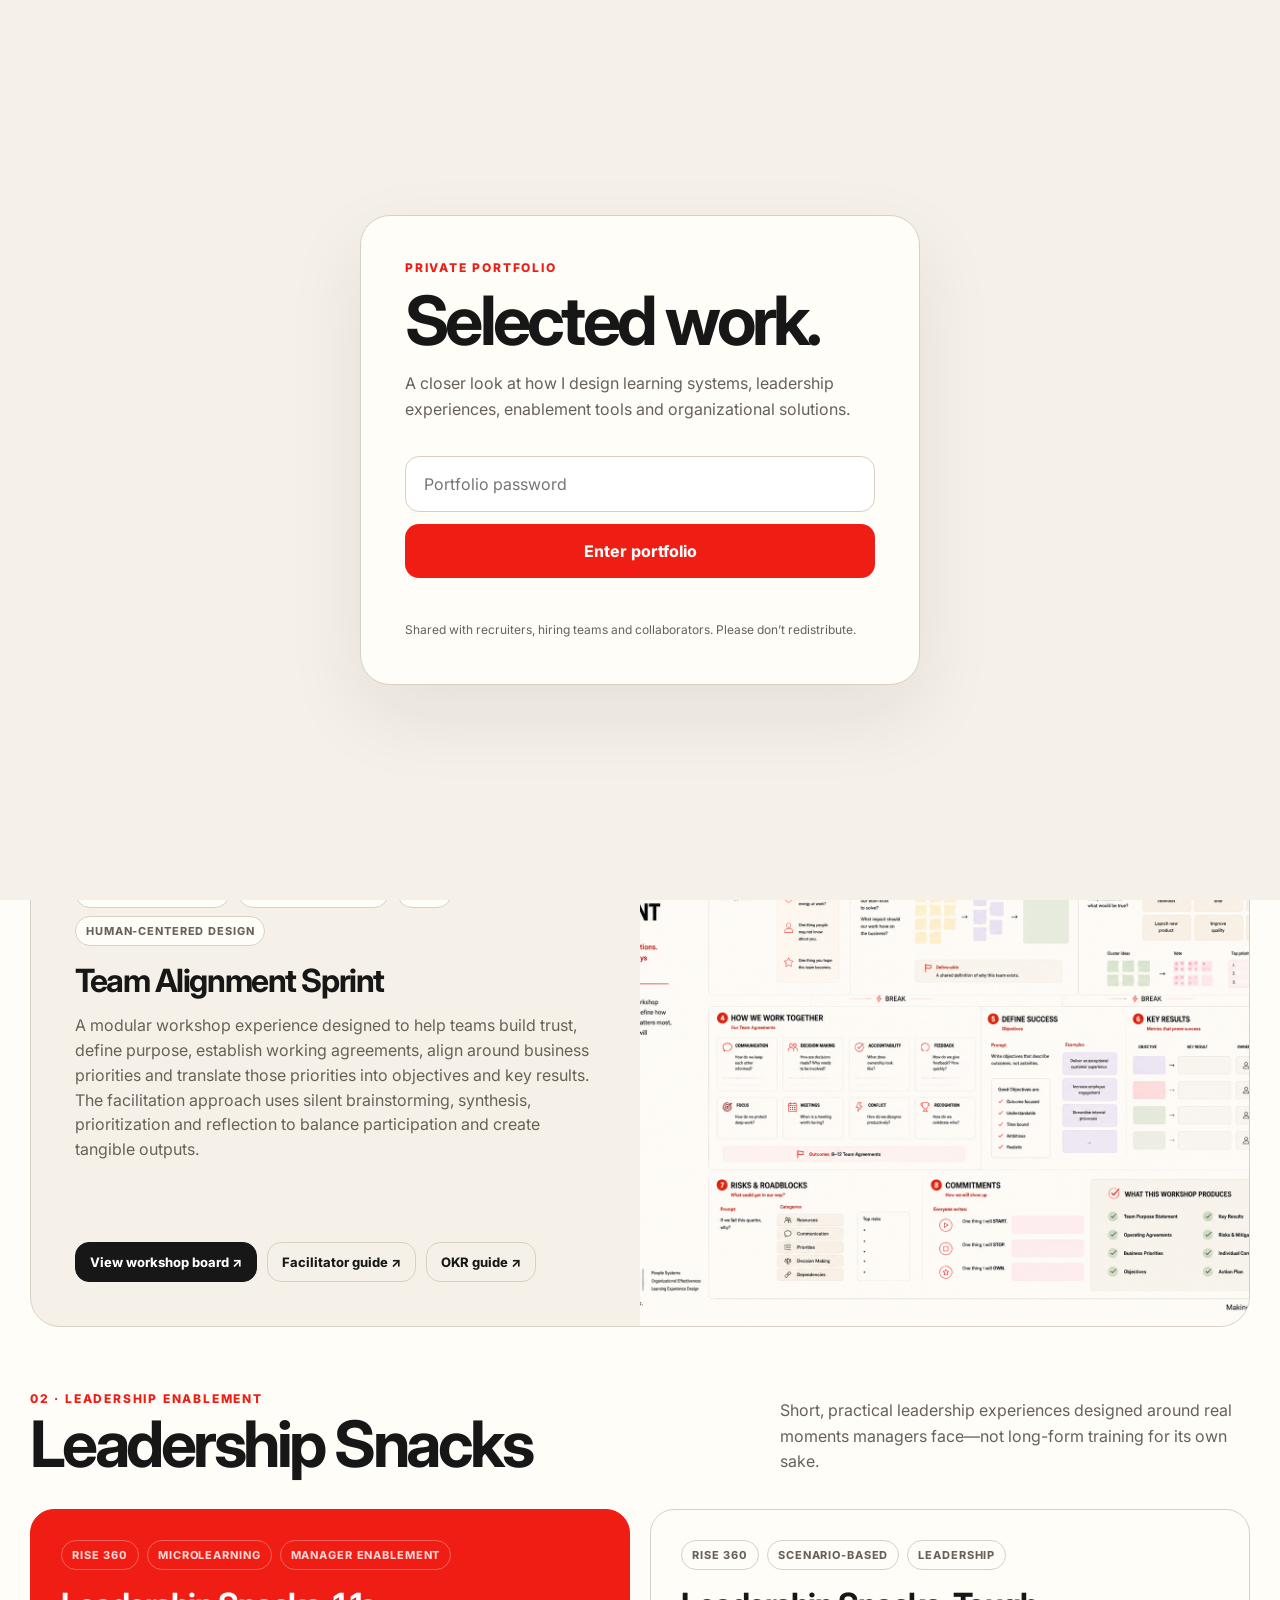
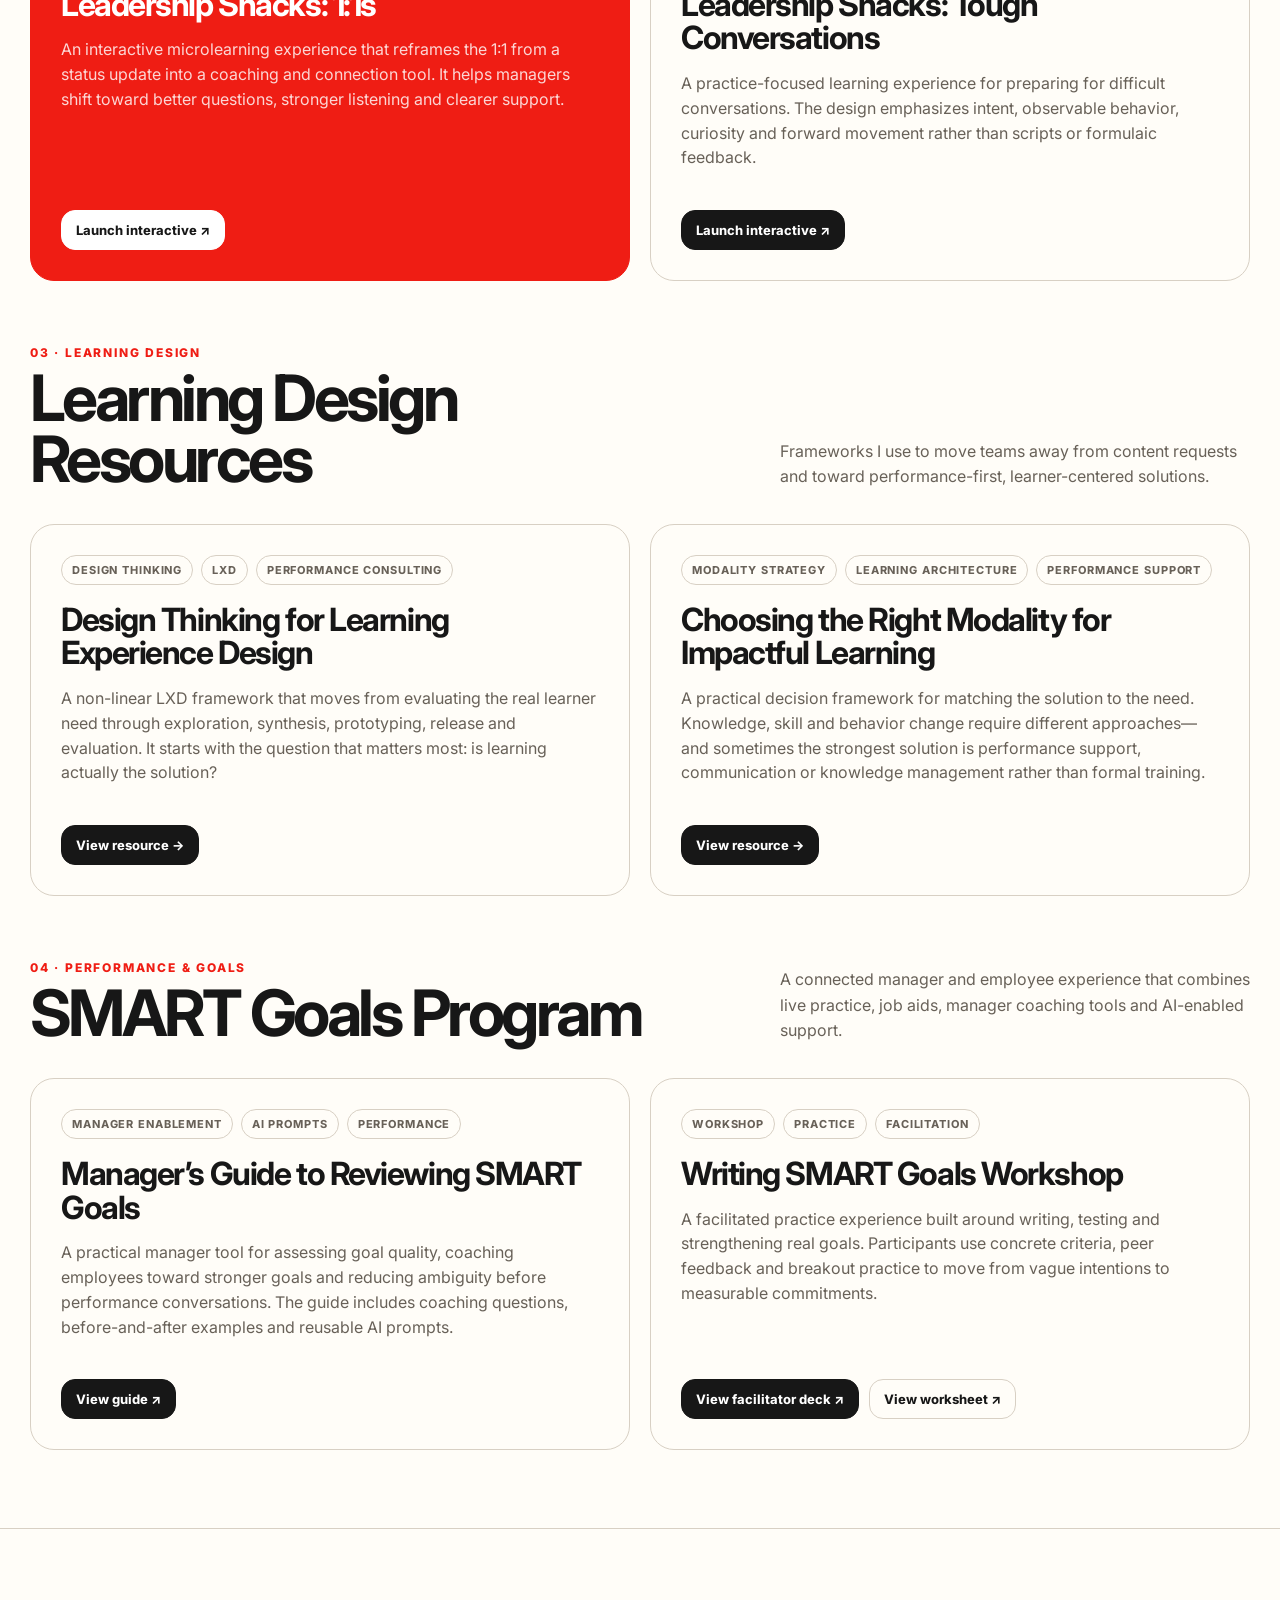
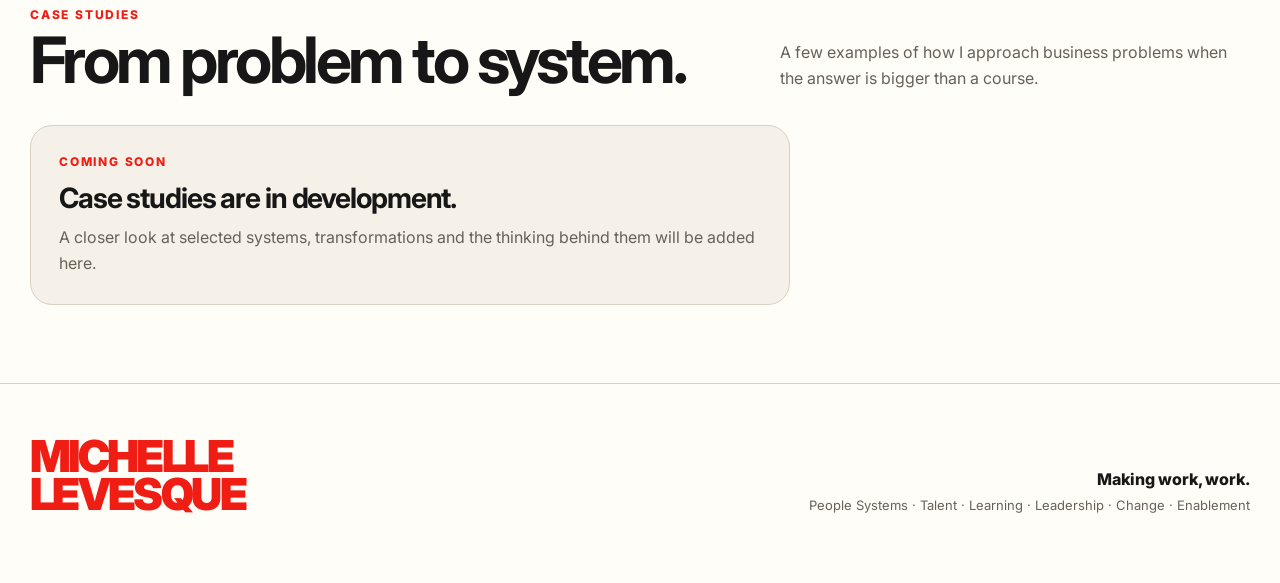
==== commit b90e576d: "Refactor index.html for improved structure and clarity" ====
--- a/index.html
+++ b/index.html
@@ -21,369 +21,42 @@
 @media(max-width:850px){.hero-grid,.feature{grid-template-columns:1fr}.grid,.case-grid{grid-template-columns:1fr}.navlinks{display:none}.hero{padding-top:60px}.feature img{min-height:260px}.section-head{display:block}.section-head p{margin-top:18px}}
 </style>
 </head>
+<body>
+<div id="gate"><div class="gate-card"><div class="kicker">Private portfolio</div><h1>Selected work.</h1><p>A closer look at how I design learning systems, leadership experiences, enablement tools and organizational solutions.</p><form id="gate-form"><input id="password" type="password" placeholder="Portfolio password" autocomplete="current-password"><button>Enter portfolio</button><div id="gate-error"></div></form><p style="font-size:12px;margin-bottom:0">Shared with recruiters, hiring teams and collaborators. Please don’t redistribute.</p></div></div>
+<header><div class="shell"><nav><a class="brand" href="#top" aria-label="Michelle Levesque"><img src="assets/logo.png" alt="Michelle Levesque"></a><div class="navlinks"><a href="#work">Work</a><a href="#cases">Case Studies</a><a href="https://michellelevesque.com">Main Site ↗</a></div></nav></div></header>
+<main id="top">
+<section class="hero" style="border:0"><div class="shell hero-grid"><div><div class="kicker">Selected work · 2026</div><h1>Making work,<br>work.</h1><p>I design systems and experiences that help people learn faster, lead better and get meaningful work done. This collection spans learning strategy, leadership enablement, facilitation, AI-enabled tools and organizational effectiveness.</p></div><div class="note"><strong>Portfolio note.</strong><br>Some samples have been recreated, anonymized or adapted from enterprise work. Company-specific branding, confidential information and proprietary content have been removed where appropriate.</div></div></section>
 
-<body>
+<section id="work"><div class="shell"><div class="section-head"><div><div class="kicker">01 · Team effectiveness</div><h2>Team Alignment Sprint</h2></div><p>A facilitated system for turning team identity, ways of working and strategic priorities into explicit agreements, measurable goals and shared accountability.</p></div>
+<div class="feature"><div class="feature-copy"><div><div class="tagrow"><span class="tag">Facilitation Design</span><span class="tag">Org Effectiveness</span><span class="tag">OKRs</span><span class="tag">Human-Centered Design</span></div><h3>Team Alignment Sprint</h3><p>A modular workshop experience designed to help teams build trust, define purpose, establish working agreements, align around business priorities and translate those priorities into objectives and key results. The facilitation approach uses silent brainstorming, synthesis, prioritization and reflection to balance participation and create tangible outputs.</p></div><div class="card-actions"><a class="button small" href="assets/team-alignment-sprint.png" target="_blank">View workshop board ↗</a><a class="button secondary small external" data-link="teamAlignmentFacilitatorGuide" href="#">Facilitator guide ↗</a><a class="button secondary small external" data-link="teamAlignmentOKRGuide" href="#">OKR guide ↗</a></div></div><img src="assets/team-alignment-sprint.png" alt="Team Alignment Sprint workshop overview"></div>
 
-<div id="gate">
-<div class="gate-card">
-<div class="kicker">Private portfolio</div>
-<h1>Selected work.</h1>
-<p>A closer look at how I design learning systems, leadership experiences, enablement tools and organizational solutions.</p>
-<form id="gate-form">
-<input id="password" type="password" placeholder="Portfolio password" autocomplete="current-password">
-<button>Enter portfolio</button>
-<div id="gate-error"></div>
-</form>
-<p style="font-size:12px;margin-bottom:0">Shared with recruiters, hiring teams and collaborators. Please don’t redistribute.</p>
-</div>
-</div>
+<div class="section-head" style="margin-top:64px"><div><div class="kicker">02 · Leadership enablement</div><h2>Leadership Snacks</h2></div><p>Short, practical leadership experiences designed around real moments managers face—not long-form training for its own sake.</p></div>
+<div class="grid"><article class="card red"><div><div class="tagrow"><span class="tag">Rise 360</span><span class="tag">Microlearning</span><span class="tag">Manager Enablement</span></div><h3>Leadership Snacks: 1:1s</h3><p>An interactive microlearning experience that reframes the 1:1 from a status update into a coaching and connection tool. It helps managers shift toward better questions, stronger listening and clearer support.</p></div><div class="card-actions"><a class="button small" style="background:white;color:#171717;border-color:white" href="rise/leadership-snacks-1-1s/" target="_blank">Launch interactive ↗</a></div></article>
+<article class="card"><div><div class="tagrow"><span class="tag">Rise 360</span><span class="tag">Scenario-Based</span><span class="tag">Leadership</span></div><h3>Leadership Snacks: Tough Conversations</h3><p>A practice-focused learning experience for preparing for difficult conversations. The design emphasizes intent, observable behavior, curiosity and forward movement rather than scripts or formulaic feedback.</p></div><div class="card-actions"><a class="button small" href="rise/leadership-snacks-tough-conversations/" target="_blank">Launch interactive ↗</a></div></article></div>
 
-<header>
-<div class="shell">
-<nav>
-<a class="brand" href="#top" aria-label="Michelle Levesque"><img src="assets/logo.png" alt="Michelle Levesque"></a>
-<div class="navlinks">
-<a href="#work">Work</a>
-<a href="#cases">Case Studies</a>
-<a href="https://michellelevesque.com">Main Site ↗</a>
-</div>
-</nav>
-</div>
-</header>
+<div class="section-head" style="margin-top:64px"><div><div class="kicker">03 · Learning design</div><h2>Learning Design Resources</h2></div><p>Frameworks I use to move teams away from content requests and toward performance-first, learner-centered solutions.</p></div>
+<div class="grid"><article class="card"><div><div class="tagrow"><span class="tag">Design Thinking</span><span class="tag">LXD</span><span class="tag">Performance Consulting</span></div><h3>Design Thinking for Learning Experience Design</h3><p>A non-linear LXD framework that moves from evaluating the real learner need through exploration, synthesis, prototyping, release and evaluation. It starts with the question that matters most: is learning actually the solution?</p></div><div class="card-actions"><a class="button small external" data-link="learningDesignFramework" href="#" target="_blank" rel="noopener">View resource →</a></div></article>
+<article class="card"><div><div class="tagrow"><span class="tag">Modality Strategy</span><span class="tag">Learning Architecture</span><span class="tag">Performance Support</span></div><h3>Choosing the Right Modality for Impactful Learning</h3><p>A practical decision framework for matching the solution to the need. Knowledge, skill and behavior change require different approaches—and sometimes the strongest solution is performance support, communication or knowledge management rather than formal training.</p></div><div class="card-actions"><a class="button small external" data-link="learningNeedsModalities" href="#" target="_blank" rel="noopener">View resource →</a></div></article></div>
 
-<main id="top">
+<div class="section-head" style="margin-top:64px"><div><div class="kicker">04 · Performance & goals</div><h2>SMART Goals Program</h2></div><p>A connected manager and employee experience that combines live practice, job aids, manager coaching tools and AI-enabled support.</p></div>
+<div class="grid"><article class="card"><div><div class="tagrow"><span class="tag">Manager Enablement</span><span class="tag">AI Prompts</span><span class="tag">Performance</span></div><h3>Manager’s Guide to Reviewing SMART Goals</h3><p>A practical manager tool for assessing goal quality, coaching employees toward stronger goals and reducing ambiguity before performance conversations. The guide includes coaching questions, before-and-after examples and reusable AI prompts.</p></div><div class="card-actions"><a class="button small external" data-link="smartGoalsManagerGuide" href="#">View guide ↗</a></div></article>
+<article class="card"><div><div class="tagrow"><span class="tag">Workshop</span><span class="tag">Practice</span><span class="tag">Facilitation</span></div><h3>Writing SMART Goals Workshop</h3><p>A facilitated practice experience built around writing, testing and strengthening real goals. Participants use concrete criteria, peer feedback and breakout practice to move from vague intentions to measurable commitments.</p></div><div class="card-actions"><a class="button small external" data-link="smartGoalsFacilitatorDeck" href="#">View facilitator deck ↗</a><a class="button secondary small external" data-link="smartGoalsWorksheet" href="#">View worksheet ↗</a></div></article></div>
+</div></section>
 
-<section class="hero" style="border:0">
-<div class="shell hero-grid">
-<div>
-<div class="kicker">Selected work · 2026</div>
-<h1>Making work,<br>work.</h1>
-<p>I design systems and experiences that help people learn faster, lead better and get meaningful work done. This collection spans learning strategy, leadership enablement, facilitation, AI-enabled tools and organizational effectiveness.</p>
-</div>
-<div class="note"><strong>Portfolio note.</strong><br>Some samples have been recreated, anonymized or adapted from enterprise work. Company-specific branding, confidential information and proprietary content have been removed where appropriate.</div>
-</div>
-</section>
-
-<section id="work">
-<div class="shell">
-
-<div class="section-head">
-<div>
-<div class="kicker">01 · Team effectiveness</div>
-<h2>Team Alignment Sprint</h2>
-</div>
-<p>A facilitated system for turning team identity, ways of working and strategic priorities into explicit agreements, measurable goals and shared accountability.</p>
-</div>
-
-<div class="feature">
-<div class="feature-copy">
-<div>
-<div class="tagrow">
-<span class="tag">Facilitation Design</span>
-<span class="tag">Org Effectiveness</span>
-<span class="tag">OKRs</span>
-<span class="tag">Human-Centered Design</span>
-</div>
-<h3>Team Alignment Sprint</h3>
-<p>A modular workshop experience designed to help teams build trust, define purpose, establish working agreements, align around business priorities and translate those priorities into objectives and key results. The facilitation approach uses silent brainstorming, synthesis, prioritization and reflection to balance participation and create tangible outputs.</p>
-</div>
-<div class="card-actions">
-<a class="button small" href="assets/team-alignment-sprint.png" target="_blank">View workshop board ↗</a>
-<a class="button secondary small external" data-link="teamAlignmentFacilitatorGuide" href="#">Facilitator guide ↗</a>
-<a class="button secondary small external" data-link="teamAlignmentOKRGuide" href="#">OKR guide ↗</a>
-</div>
-</div>
-<img src="assets/team-alignment-sprint.png" alt="Team Alignment Sprint workshop overview">
-</div>
-
-<div class="section-head" style="margin-top:64px">
-<div>
-<div class="kicker">02 · Leadership enablement</div>
-<h2>Leadership Snacks</h2>
-</div>
-<p>Short, practical leadership experiences designed around real moments managers face—not long-form training for its own sake.</p>
-</div>
-
-<div class="grid">
-
-<article class="card red">
-<div>
-<div class="tagrow">
-<span class="tag">Rise 360</span>
-<span class="tag">Microlearning</span>
-<span class="tag">Manager Enablement</span>
-</div>
-<h3>Leadership Snacks: 1:1s</h3>
-<p>An interactive microlearning experience that reframes the 1:1 from a status update into a coaching and connection tool. It helps managers shift toward better questions, stronger listening and clearer support.</p>
-</div>
-<div class="card-actions">
-<a class="button small" style="background:white;color:#171717;border-color:white" href="rise/leadership-snacks-1-1s/" target="_blank">Launch interactive ↗</a>
-</div>
-</article>
-
-<article class="card">
-<div>
-<div class="tagrow">
-<span class="tag">Rise 360</span>
-<span class="tag">Scenario-Based</span>
-<span class="tag">Leadership</span>
-</div>
-<h3>Leadership Snacks: Tough Conversations</h3>
-<p>A practice-focused learning experience for preparing for difficult conversations. The design emphasizes intent, observable behavior, curiosity and forward movement rather than scripts or formulaic feedback.</p>
-</div>
-<div class="card-actions">
-<a class="button small" href="rise/leadership-snacks-tough-conversations/" target="_blank">Launch interactive ↗</a>
-</div>
-</article>
-
-</div>
-
-<div class="section-head" style="margin-top:64px">
-<div>
-<div class="kicker">03 · Learning design</div>
-<h2>Learning Design Resources</h2>
-</div>
-<p>Frameworks I use to move teams away from content requests and toward performance-first, learner-centered solutions.</p>
-</div>
-
-<div class="grid">
-
-<article class="card">
-<div>
-<div class="tagrow">
-<span class="tag">Design Thinking</span>
-<span class="tag">LXD</span>
-<span class="tag">Performance Consulting</span>
-</div>
-<h3>Design Thinking for Learning Experience Design</h3>
-<p>A non-linear LXD framework that moves from evaluating the real learner need through exploration, synthesis, prototyping, release and evaluation. It starts with the question that matters most: is learning actually the solution?</p>
-</div>
-<div class="card-actions">
-<a class="button small external" data-link="learningDesignFramework" href="#" target="_blank" rel="noopener">View resource →</a>
-</div>
-</article>
-
-<article class="card">
-<div>
-<div class="tagrow">
-<span class="tag">Modality Strategy</span>
-<span class="tag">Learning Architecture</span>
-<span class="tag">Performance Support</span>
-</div>
-<h3>Choosing the Right Modality for Impactful Learning</h3>
-<p>A practical decision framework for matching the solution to the need. Knowledge, skill and behavior change require different approaches—and sometimes the strongest solution is performance support, communication or knowledge management rather than formal training.</p>
-</div>
-<div class="card-actions">
-<a class="button small external" data-link="learningNeedsModalities" href="#" target="_blank" rel="noopener">View resource →</a>
-</div>
-</article>
-
-</div>
-
-<div class="section-head" style="margin-top:64px">
-<div>
-<div class="kicker">04 · Performance & goals</div>
-<h2>SMART Goals Program</h2>
-</div>
-<p>A connected manager and employee experience that combines live practice, job aids, manager coaching tools and AI-enabled support.</p>
-</div>
-
-<div class="grid">
-
-<article class="card">
-<div>
-<div class="tagrow">
-<span class="tag">Manager Enablement</span>
-<span class="tag">AI Prompts</span>
-<span class="tag">Performance</span>
-</div>
-<h3>Manager’s Guide to Reviewing SMART Goals</h3>
-<p>A practical manager tool for assessing goal quality, coaching employees toward stronger goals and reducing ambiguity before performance conversations. The guide includes coaching questions, before-and-after examples and reusable AI prompts.</p>
-</div>
-<div class="card-actions">
-<a class="button small external" data-link="smartGoalsManagerGuide" href="#">View guide ↗</a>
-</div>
-</article>
-
-<article class="card">
-<div>
-<div class="tagrow">
-<span class="tag">Workshop</span>
-<span class="tag">Practice</span>
-<span class="tag">Facilitation</span>
-</div>
-<h3>Writing SMART Goals Workshop</h3>
-<p>A facilitated practice experience built around writing, testing and strengthening real goals. Participants use concrete criteria, peer feedback and breakout practice to move from vague intentions to measurable commitments.</p>
-</div>
-<div class="card-actions">
-<a class="button small external" data-link="smartGoalsFacilitatorDeck" href="#">View facilitator deck ↗</a>
-<a class="button secondary small external" data-link="smartGoalsWorksheet" href="#">View worksheet ↗</a>
-</div>
-</article>
-
-</div>
-</div>
-</section>
-
-<section id="cases">
-<div class="shell">
-<div class="section-head">
-<div>
-<div class="kicker">Case studies</div>
-<h2>From problem to system.</h2>
-</div>
-<p>A few examples of how I approach business problems when the answer is bigger than a course.</p>
-</div>
-
-<div class="case-grid">
-
-<article class="case">
-<div>
-<div class="kicker">Telecommunications · Onboarding</div>
-<h3>Reducing time to productivity</h3>
-<p>Redesigned a multi-month onboarding experience around clearer sequencing, practical application and a more scalable learner journey.</p>
-<div class="metric">3 months → 1</div>
-</div>
-<button class="small case-open" data-case="frontier">View case study</button>
-</article>
-
-<article class="case">
-<div>
-<div class="kicker">Global technology · Remote work</div>
-<h3>Rebuilding onboarding for remote-first</h3>
-<p>Reworked onboarding as the organization shifted to distributed work, protecting consistency and connection while changing the delivery model.</p>
-<div class="metric">Global + remote</div>
-</div>
-<button class="small case-open" data-case="shopify">View case study</button>
-</article>
-
-<article class="case">
-<div>
-<div class="kicker">High-growth consumer · Talent</div>
-<h3>Building the function from zero</h3>
-<p>Built the Talent Development operating model, governance, onboarding, leadership enablement and AI-enabled workflows for a fast-growing organization.</p>
-<div class="metric">800+ employees</div>
-</div>
-<button class="small case-open" data-case="function">View case study</button>
-</article>
-
-</div>
-</div>
-</section>
-
+<section id="cases"><div class="shell"><div class="section-head"><div><div class="kicker">Case studies</div><h2>From problem to system.</h2></div><p>A few examples of how I approach business problems when the answer is bigger than a course.</p></div>
+<div class="case-placeholder" style="border:1px solid var(--border);border-radius:22px;padding:28px;background:var(--cream);max-width:760px;"><div class="kicker">Coming soon</div><h3 style="font-size:28px;letter-spacing:-.04em;margin:12px 0 10px;">Case studies are in development.</h3><p style="color:var(--gray);line-height:1.6;margin:0;">A closer look at selected systems, transformations and the thinking behind them will be added here.</p></div>
+</div></section>
 </main>
-
-<footer>
-<div class="shell footer-grid">
-<div class="footer-name">MICHELLE<br>LEVESQUE</div>
-<div style="text-align:right">
-<div class="signature">Making work, work.</div>
-<div style="color:var(--gray);font-size:13px;margin-top:8px">People Systems · Talent · Learning · Leadership · Change · Enablement</div>
-</div>
-</div>
-</footer>
-
-<div class="modal" id="case-modal">
-<div class="modal-card">
-<button class="close" aria-label="Close">×</button>
-<div class="kicker" id="modal-kicker"></div>
-<h2 id="modal-title" style="font-size:44px;letter-spacing:-.05em;margin:10px 0"></h2>
-<p id="modal-summary" style="font-size:18px;color:var(--gray);line-height:1.6"></p>
-<div class="case-detail">
-<div><strong>The challenge</strong><span id="modal-challenge"></span></div>
-<div><strong>My role</strong><span id="modal-role"></span></div>
-<div><strong>The approach</strong><span id="modal-approach"></span></div>
-<div><strong>Impact</strong><span id="modal-impact"></span></div>
-</div>
-</div>
-</div>
+<footer><div class="shell footer-grid"><div class="footer-name">MICHELLE<br>LEVESQUE</div><div style="text-align:right"><div class="signature">Making work, work.</div><div style="color:var(--gray);font-size:13px;margin-top:8px">People Systems · Talent · Learning · Leadership · Change · Enablement</div></div></div></footer>
 
 <script src="links.js"></script>
 <script>
 const PASSWORD_HASH='3e6b6e77e9936a27550362531a746eefe4985108cf3ecc8f4fbf607be48dba01';
+async function sha(s){const b=await crypto.subtle.digest('SHA-256',new TextEncoder().encode(s));return [...new Uint8Array(b)].map(x=>x.toString(16).padStart(2,'0')).join('')}
+function unlock(){document.getElementById('gate').style.display='none';sessionStorage.setItem('mlPortfolioAccess','1')}
+if(sessionStorage.getItem('mlPortfolioAccess')==='1')unlock();
+document.getElementById('gate-form').addEventListener('submit',async e=>{e.preventDefault();if(await sha(document.getElementById('password').value)===PASSWORD_HASH)unlock();else document.getElementById('gate-error').textContent='That password doesn’t match. Try again.'});
 
-async function sha(s){
-const b=await crypto.subtle.digest('SHA-256',new TextEncoder().encode(s));
-return [...new Uint8Array(b)].map(x=>x.toString(16).padStart(2,'0')).join('')
-}
-
-function unlock(){
-document.getElementById('gate').style.display='none';
-sessionStorage.setItem('mlPortfolioAccess','1')
-}
-
-if(sessionStorage.getItem('mlPortfolioAccess')==='1')unlock();
-
-document.getElementById('gate-form').addEventListener('submit',async e=>{
-e.preventDefault();
-if(await sha(document.getElementById('password').value)===PASSWORD_HASH)unlock();
-else document.getElementById('gate-error').textContent='That password doesn’t match. Try again.';
-});
-
-const links=window.PORTFOLIO_LINKS||{};
-
-document.querySelectorAll('.external').forEach(a=>{
-const u=links[a.dataset.link];
-if(u&&u!=='#'){
-a.href=u;
-a.target='_blank';
-a.rel='noopener';
-}else{
-a.classList.add('missing');
-a.title='Add this URL in links.js';
-}
-});
-
-const cases={
-frontier:{
-k:'Telecommunications · Onboarding',
-t:'Reducing time to productivity',
-s:'A full onboarding redesign focused on the moments that actually moved new hires toward independent performance.',
-c:'The existing experience took roughly three months before new hires reached productivity, creating a long runway for learners and the business.',
-r:'Learning designer and consultant responsible for redesigning the experience, sequencing the learning journey and partnering with stakeholders through review and implementation.',
-a:'Simplified the pathway, prioritized critical skills, moved application closer to instruction and created a more coherent, scalable experience.',
-i:'Reduced time to productivity from approximately three months to one month.'
-},
-shopify:{
-k:'Global technology · Remote work',
-t:'Rebuilding onboarding for remote-first',
-s:'A rapid redesign of onboarding as the company shifted from an office-centered model to distributed work.',
-c:'Onboarding experiences designed around in-person connection had to work for a fully remote, rapidly scaling global workforce.',
-r:'Learning leader and designer helping evolve onboarding and learning experiences during a period of significant organizational growth and change.',
-a:'Reconsidered the learner journey for remote delivery, protected moments of connection and consistency, and designed experiences that could scale across geographies.',
-i:'Created a more consistent remote onboarding experience while the organization continued scaling globally.'
-},
-function:{
-k:'High-growth consumer · Talent',
-t:'Building a Talent Development function from zero',
-s:'Building the infrastructure behind learning—not only individual programs.',
-c:'A fast-growing organization needed a more consistent approach to onboarding, manager capability, leadership development, learning governance and knowledge sharing.',
-r:'First dedicated Talent Development leader, responsible for building the operating model, team practices, core programs and cross-functional partnerships.',
-a:'Created governance and repeatable systems, launched onboarding and manager enablement, introduced AI-enabled workflows and reusable prompt standards, and embedded learning closer to the flow of work.',
-i:'Established scalable Talent Development infrastructure supporting 800+ employees and created a foundation for continued growth.'
-}
-};
-
-const modal=document.getElementById('case-modal');
-
-document.querySelectorAll('.case-open').forEach(b=>b.addEventListener('click',()=>{
-const c=cases[b.dataset.case];
-document.getElementById('modal-kicker').textContent=c.k;
-document.getElementById('modal-title').textContent=c.t;
-document.getElementById('modal-summary').textContent=c.s;
-document.getElementById('modal-challenge').textContent=c.c;
-document.getElementById('modal-role').textContent=c.r;
-document.getElementById('modal-approach').textContent=c.a;
-document.getElementById('modal-impact').textContent=c.i;
-modal.classList.add('open')
-}));
-
-document.querySelector('.close').onclick=()=>modal.classList.remove('open');
-
-modal.addEventListener('click',e=>{
-if(e.target===modal)modal.classList.remove('open')
-});
+const links=window.PORTFOLIO_LINKS||{};document.querySelectorAll('.external').forEach(a=>{const u=links[a.dataset.link];if(u&&u!=='#'){a.href=u;a.target='_blank'}else{a.classList.add('missing');a.title='Add this URL in links.js'}});
 </script>
-
-</body>
-</html>
+</body></html>
